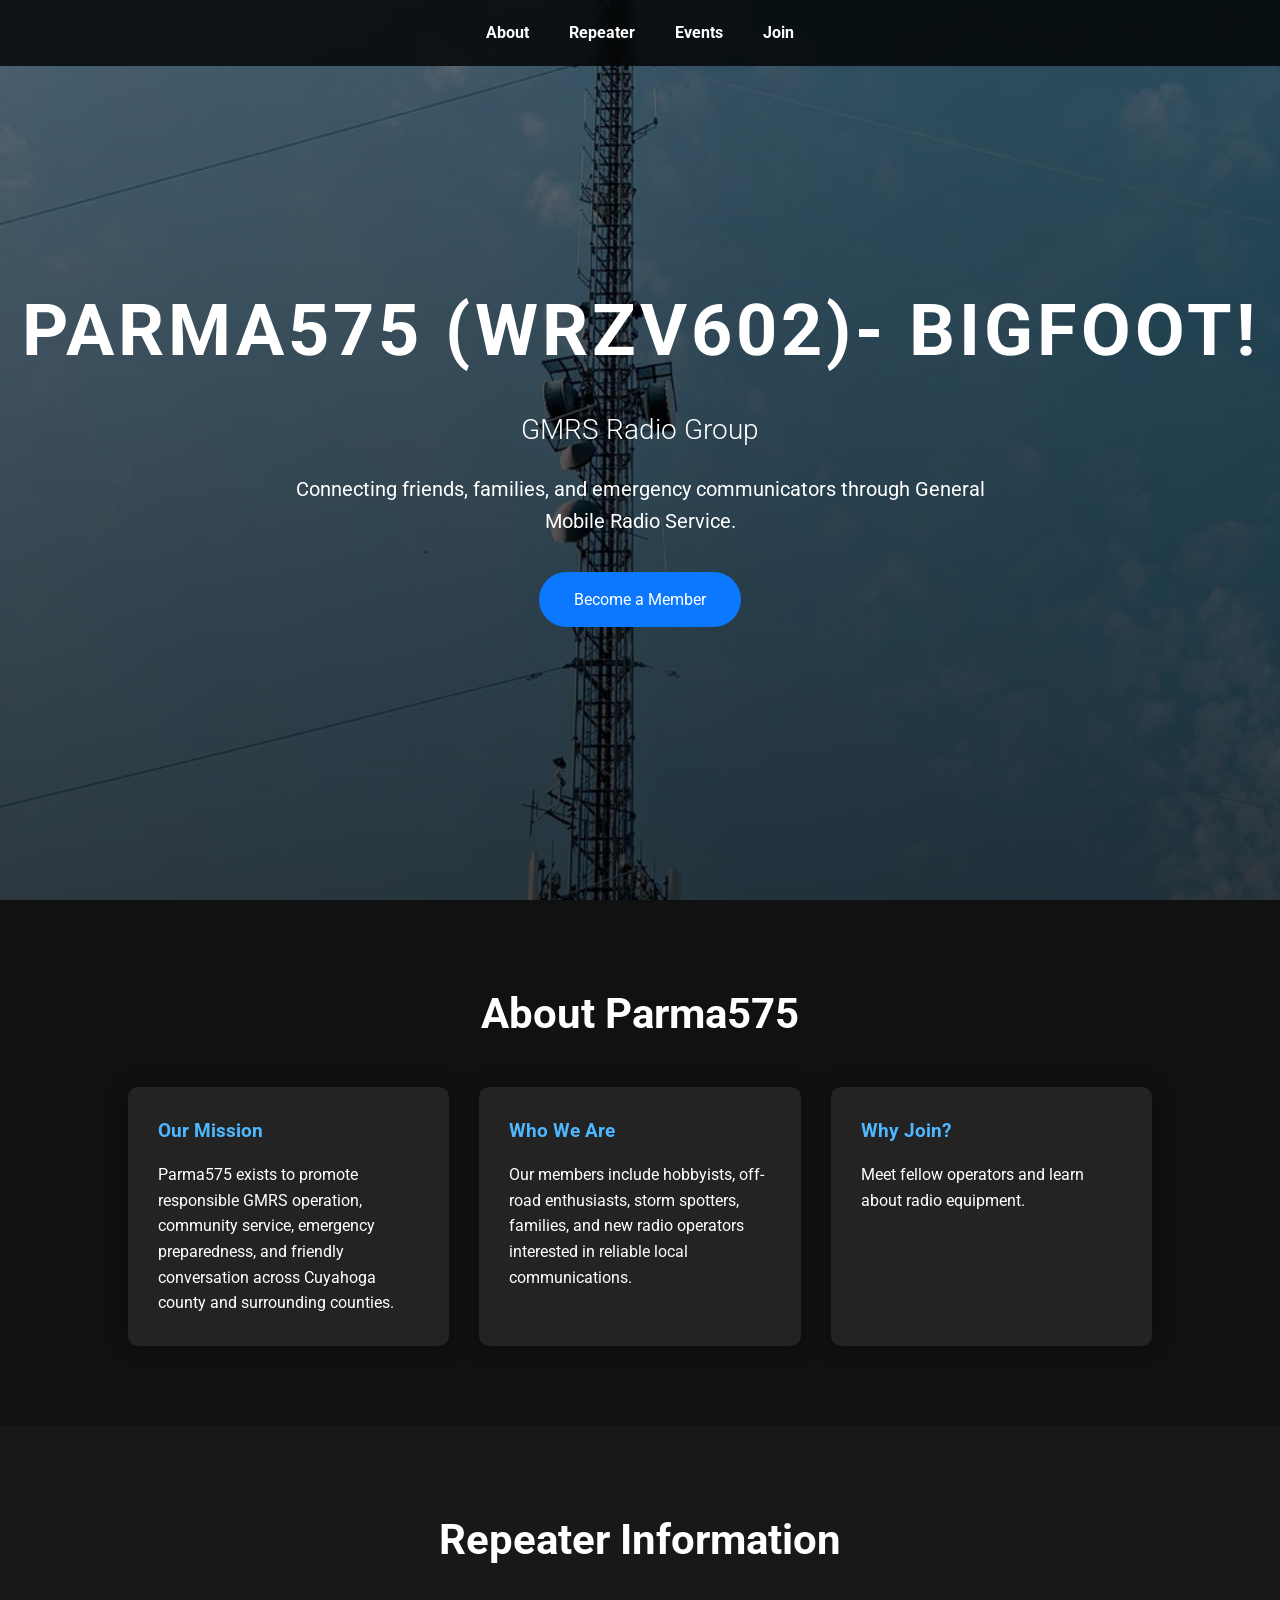
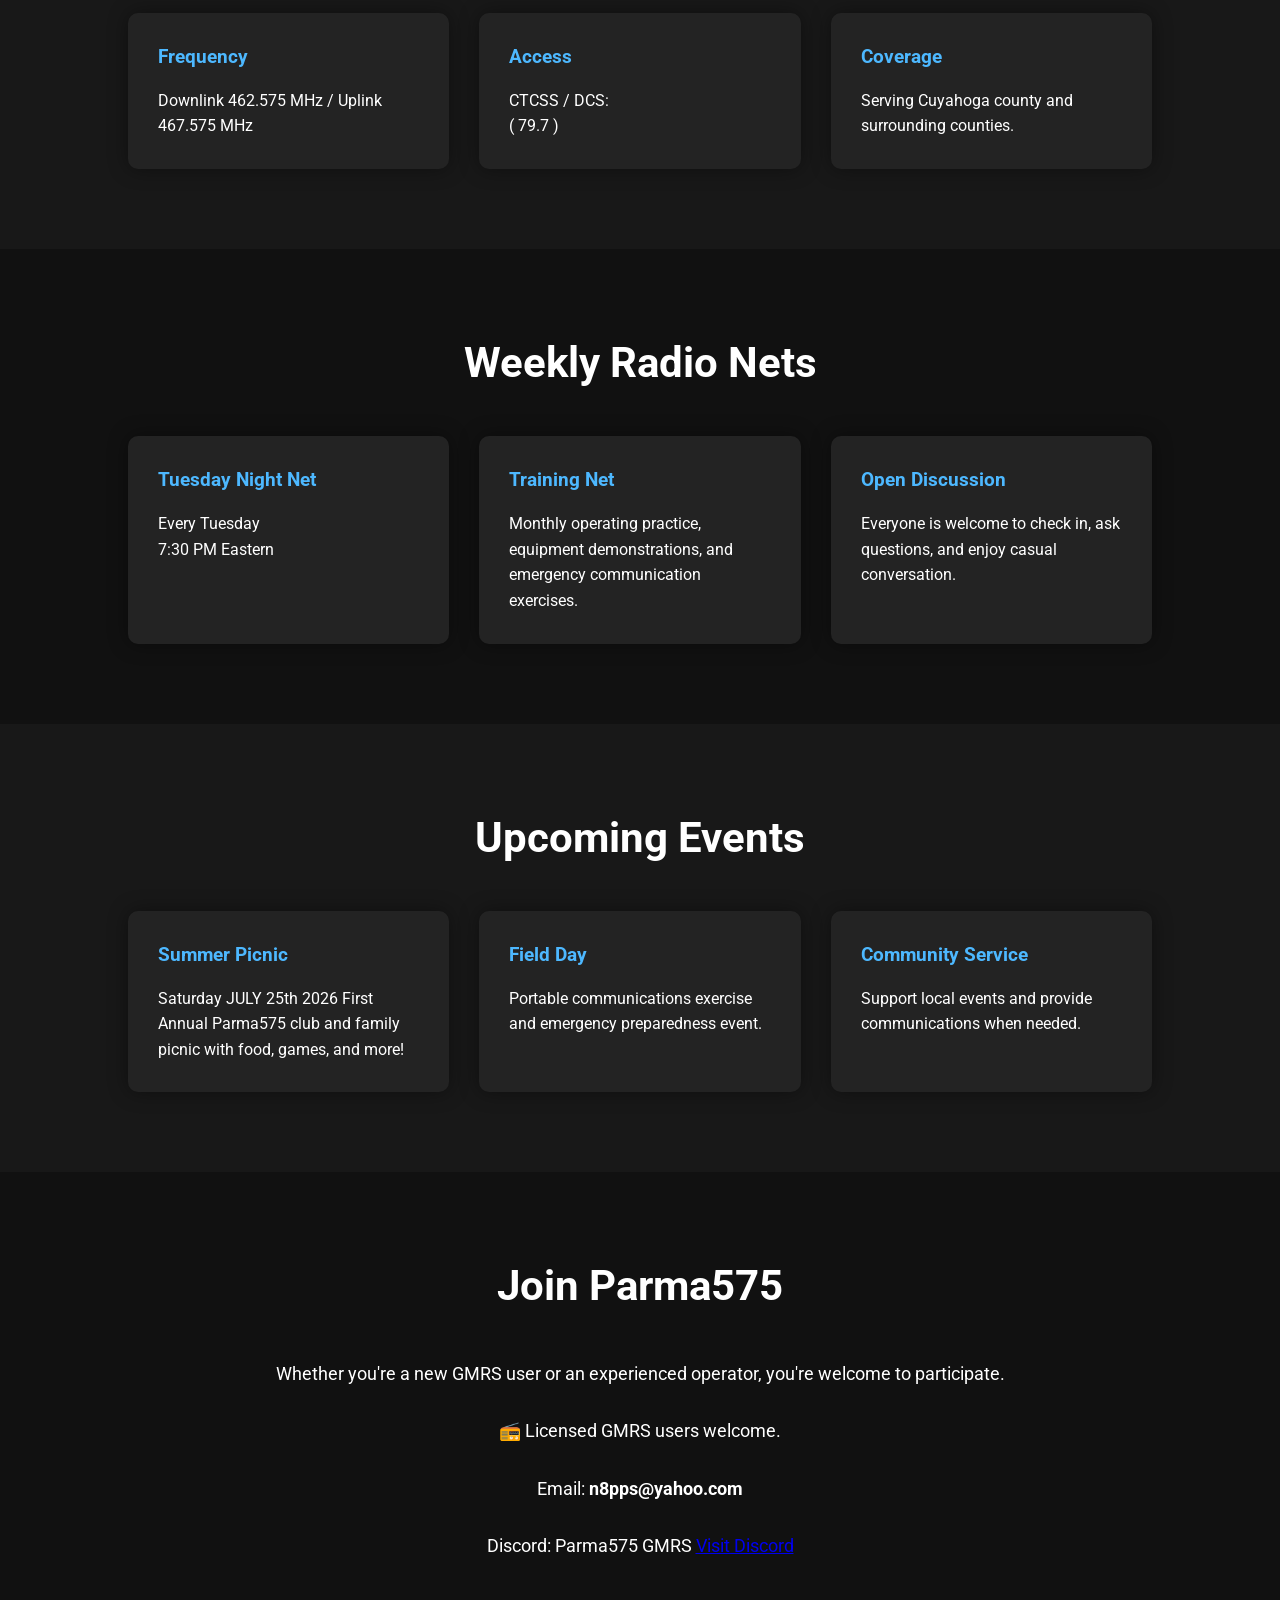
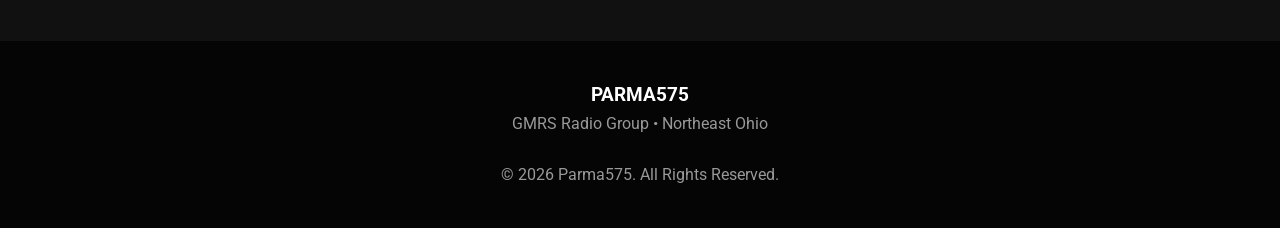
==== index.htm @ 04a065a4 "Update index.htm" ====
<!DOCTYPE html>
<html lang="en">
<head>
<meta charset="UTF-8">
<meta name="viewport" content="width=device-width, initial-scale=1.0">
<title>Parma575 -BIGFOOT (WRZV602) | GMRS Radio Group</title>

<link href="https://fonts.googleapis.com/css2?family=Roboto:wght@300;400;700&display=swap" rel="stylesheet">

<style>

*{
    margin:0;
    padding:0;
    box-sizing:border-box;
}

body{
    font-family:Roboto,sans-serif;
    background:#111;
    color:white;
    line-height:1.6;
}

header{
    height:100vh;
    background:
    linear-gradient(rgba(0,0,0,.55),rgba(0,0,0,.75)),
    url("575 and 050.png");
    background-size:cover;
    background-position:center;
    display:flex;
    align-items:center;
    justify-content:center;
    text-align:center;
}

.hero h1{
    font-size:72px;
    letter-spacing:4px;
}

.hero h2{
    font-weight:300;
    margin:20px 0;
    font-size:28px;
}

.hero p{
    max-width:700px;
    margin:auto;
    font-size:20px;
}

.button{
    display:inline-block;
    margin-top:35px;
    background:#0b78ff;
    color:white;
    padding:15px 35px;
    border-radius:40px;
    text-decoration:none;
    transition:.3s;
}

.button:hover{
    background:#0458bb;
}

nav{
    position:fixed;
    width:100%;
    top:0;
    background:#000c;
    backdrop-filter:blur(6px);
    z-index:1000;
}

nav ul{
    display:flex;
    justify-content:center;
    list-style:none;
}

nav li{
    padding:20px;
}

nav a{
    color:white;
    text-decoration:none;
    font-weight:bold;
}

section{
    padding:80px 10%;
}

section:nth-child(even){
    background:#181818;
}

h2{
    text-align:center;
    margin-bottom:40px;
    font-size:42px;
}

.cards{
    display:grid;
    grid-template-columns:repeat(auto-fit,minmax(280px,1fr));
    gap:30px;
}

.card{
    background:#232323;
    padding:30px;
    border-radius:10px;
    box-shadow:0 0 20px rgba(0,0,0,.4);
}

.card h3{
    color:#4db8ff;
    margin-bottom:15px;
}

footer{
    background:#050505;
    text-align:center;
    padding:40px;
}

footer p{
    color:#999;
}

.contact{
    text-align:center;
    font-size:18px;
}

@media(max-width:768px){

.hero h1{
font-size:48px;
}

.hero h2{
font-size:22px;
}

}

</style>

</head>

<body>

<nav>
<ul>
<li><a href="#about">About</a></li>
<li><a href="#repeater">Repeater</a></li>
<li><a href="#events">Events</a></li>
<li><a href="#join">Join</a></li>
</ul>
</nav>

<header>

<div class="hero">

<h1>PARMA575 (WRZV602)- BIGFOOT!</h1>

<h2>GMRS Radio Group</h2>

<p>
Connecting friends, families, and emergency communicators through
General Mobile Radio Service.
</p>

<a href="#join" class="button">
Become a Member
</a>

</div>

</header>

<section id="about">

<h2>About Parma575</h2>

<div class="cards">

<div class="card">

<h3>Our Mission</h3>

<p>
Parma575 exists to promote responsible GMRS operation,
community service, emergency preparedness, and friendly
conversation across Cuyahoga county and surrounding counties.
</p>

</div>

<div class="card">

<h3>Who We Are</h3>

<p>
Our members include hobbyists, off-road enthusiasts,
storm spotters, families, and new radio operators interested
in reliable local communications.
</p>

</div>

<div class="card">

<h3>Why Join?</h3>

<p>
Meet fellow operators and learn about radio equipment.
</p>

</div>

</div>

</section>

<section id="repeater">

<h2>Repeater Information</h2>

<div class="cards">

<div class="card">

<h3>Frequency</h3>

<p>

Downlink  462.575 MHz / Uplink 467.575 MHz 

</p>

</div>

<div class="card">

<h3>Access</h3>

<p>

CTCSS / DCS:<br>
( 79.7 )

</p>

</div>

<div class="card">

<h3>Coverage</h3>

<p>

Serving Cuyahoga county and surrounding counties.

</p>

</div>

</div>

</section>

<section id="nets">

<h2>Weekly Radio Nets</h2>

<div class="cards">

<div class="card">

<h3>Tuesday Night Net</h3>

<p>

Every Tuesday<br>
7:30 PM Eastern

</p>

</div>

<div class="card">

<h3>Training Net</h3>

<p>

Monthly operating practice,
equipment demonstrations,
and emergency communication exercises.

</p>

</div>

<div class="card">

<h3>Open Discussion</h3>

<p>

Everyone is welcome to check in,
ask questions, and enjoy casual conversation.

</p>

</div>

</div>

</section>

<section id="events">

<h2>Upcoming Events</h2>

<div class="cards">

<div class="card">

<h3>Summer Picnic</h3>

<p>
Saturday JULY 25th 2026 
    
    First Annual Parma575 club and family picnic with food,
games, and more! 
    

    
</p>

</div>

<div class="card">

<h3>Field Day</h3>

<p>
Portable communications exercise
and emergency preparedness event.
</p>

</div>

<div class="card">

<h3>Community Service</h3>

<p>
Support local events and provide
communications when needed.
</p>

</div>

</div>

</section>

<section id="join">

<h2>Join Parma575</h2>

<div class="contact">

<p>
Whether you're a new GMRS user or an experienced operator,
you're welcome to participate.
</p>

<br>

<p>
📻 Licensed GMRS users welcome.
</p>

<br>

<p>

Email:
<strong>n8pps@yahoo.com</strong>

</p>

<br>

<p>

Discord:
Parma575 GMRS 
     <a href="https://discord.gg/WzVGNfTe8">Visit Discord</a>


</p>

</div>

</section>

<footer>

<h3>PARMA575</h3>

<p>
GMRS Radio Group • Northeast Ohio
</p>

<br>

<p>
© 2026 Parma575. All Rights Reserved.
</p>

</footer>

</body>
</html>
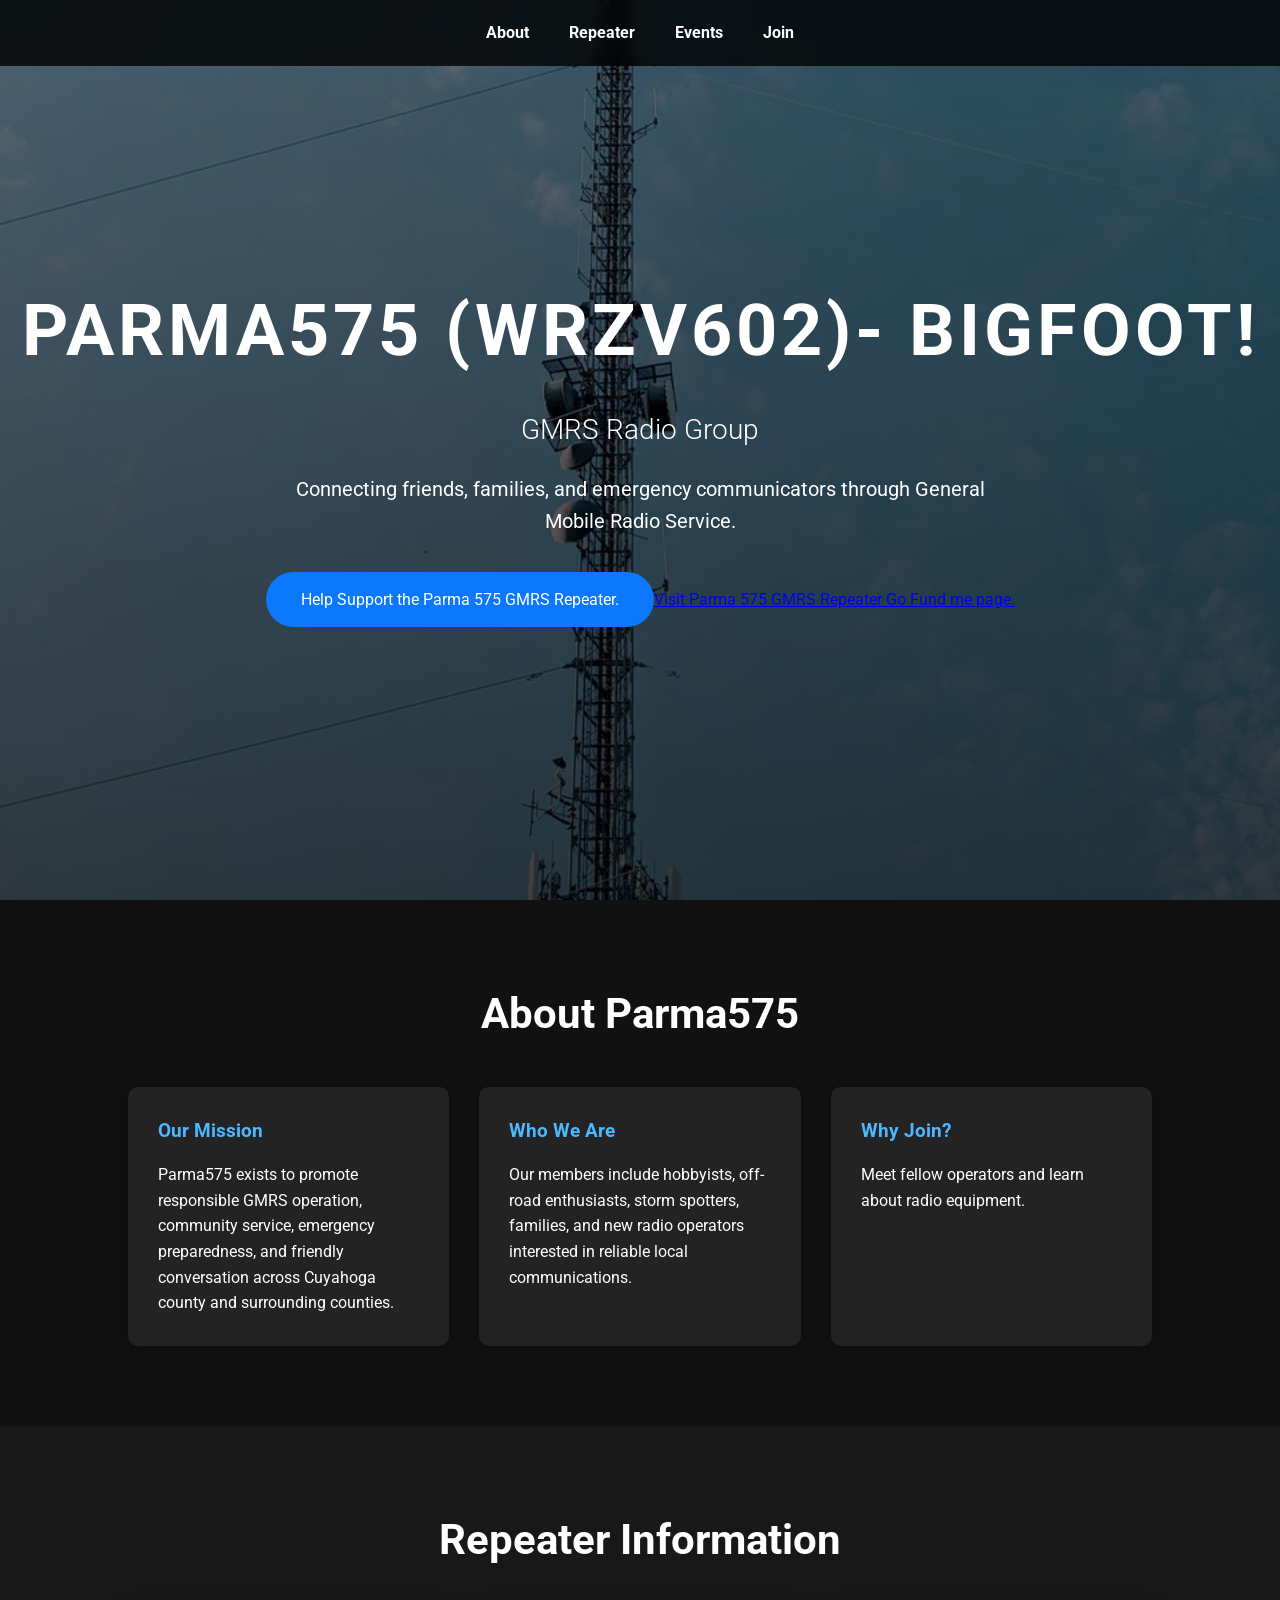
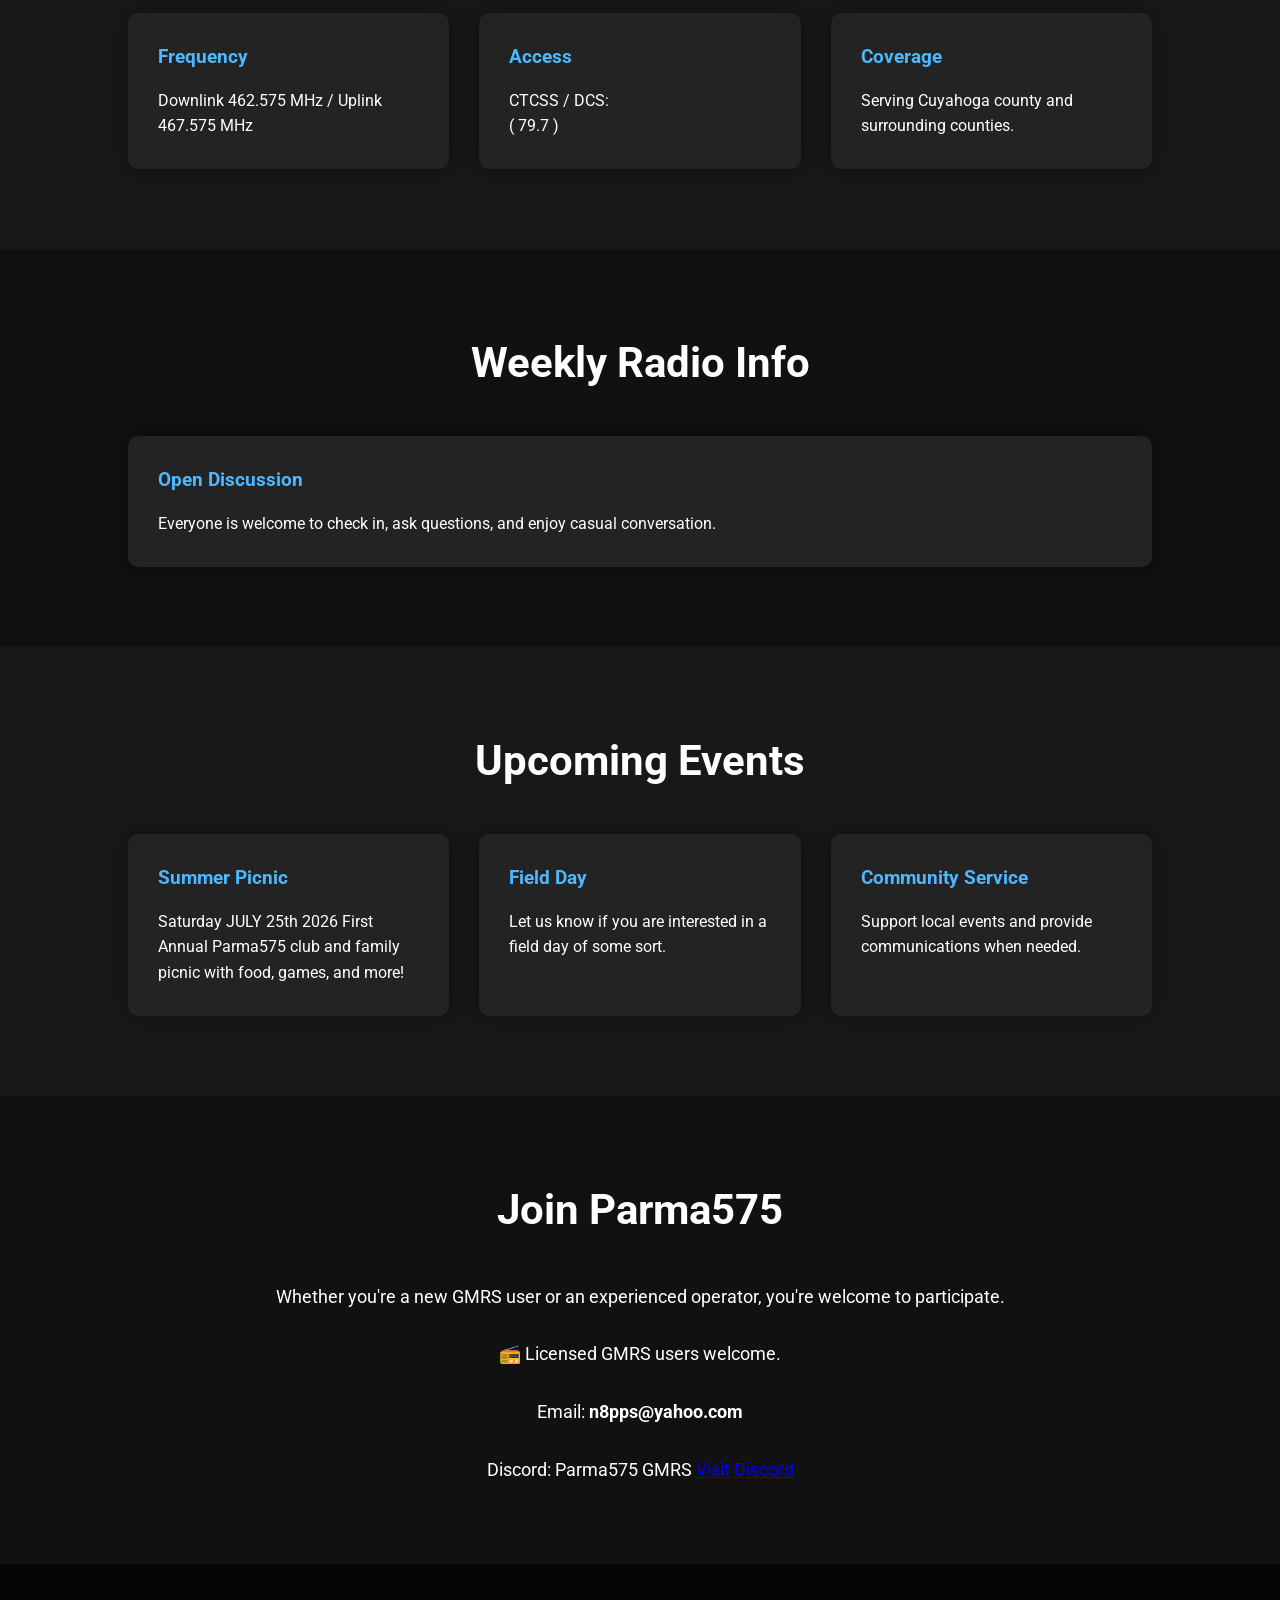
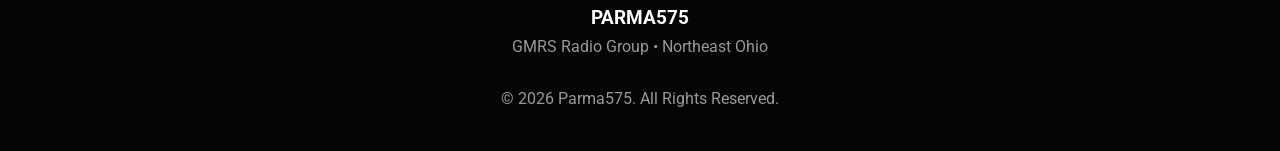
==== commit 6a403dcb: "Update index.htm" ====
--- a/index.htm
+++ b/index.htm
@@ -180,7 +180,9 @@
 </p>
 
 <a href="#join" class="button">
-Become a Member
+Help Support the Parma 575 GMRS Repeater. 
+    <a href="https://www.gofundme.com/f/Parma-575-GMRS-repeater-covering-Northern-Ohio">Visit Parma 575 GMRS Repeater Go Fund me page.
+    
 </a>
 
 </div>
@@ -280,36 +282,8 @@
 
 <section id="nets">
 
-<h2>Weekly Radio Nets</h2>
-
-<div class="cards">
-
-<div class="card">
-
-<h3>Tuesday Night Net</h3>
-
-<p>
-
-Every Tuesday<br>
-7:30 PM Eastern
-
-</p>
-
-</div>
-
-<div class="card">
-
-<h3>Training Net</h3>
-
-<p>
-
-Monthly operating practice,
-equipment demonstrations,
-and emergency communication exercises.
-
-</p>
-
-</div>
+<h2>Weekly Radio Info</h2>
+
 
 <div class="card">
 
@@ -355,8 +329,7 @@
 <h3>Field Day</h3>
 
 <p>
-Portable communications exercise
-and emergency preparedness event.
+Let us know if you are interested in a field day of some sort.
 </p>
 
 </div>
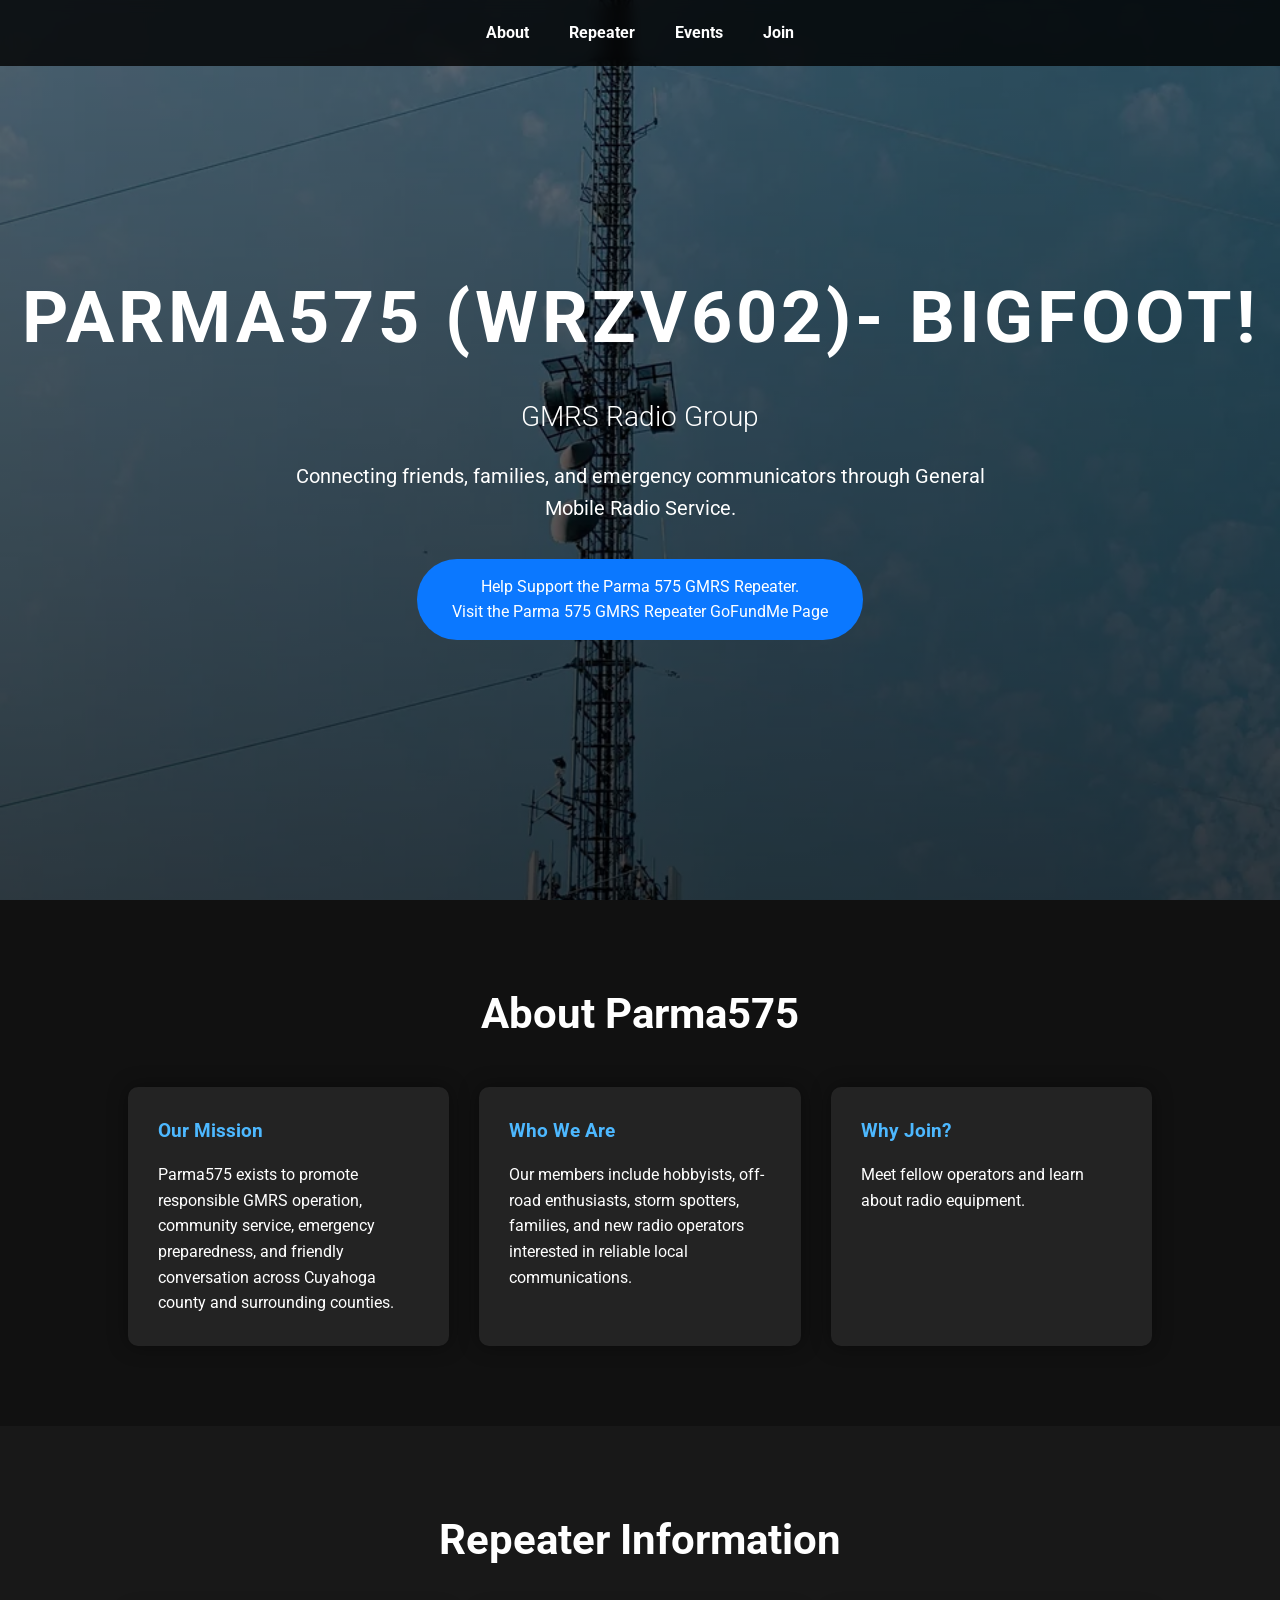
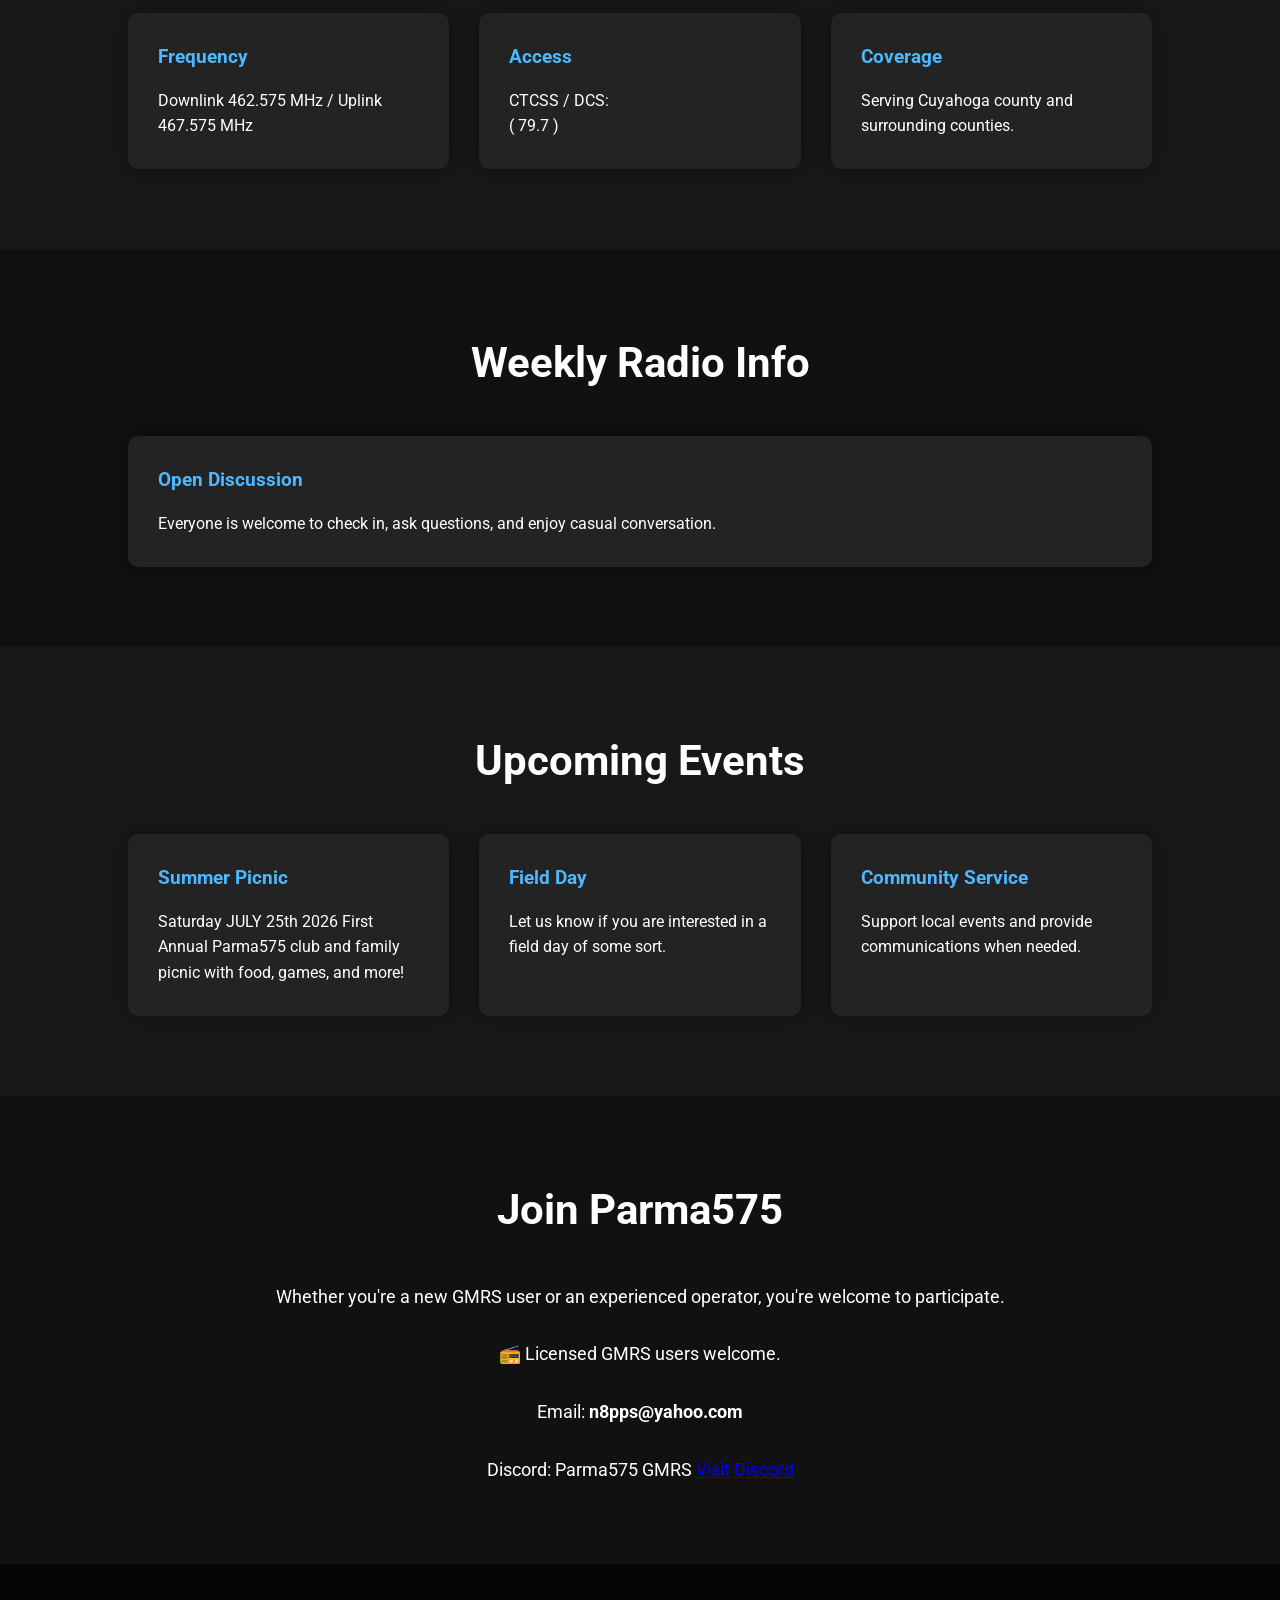
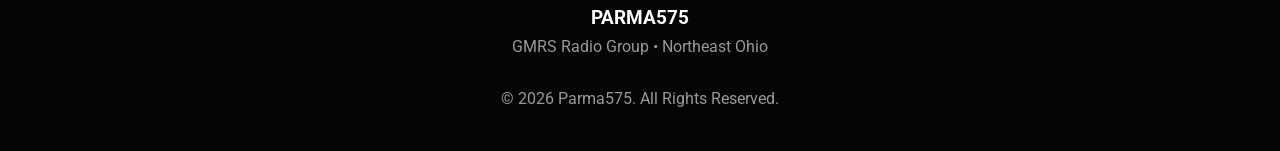
==== commit 0404b8ae: "Update index.htm" ====
--- a/index.htm
+++ b/index.htm
@@ -179,9 +179,14 @@
 General Mobile Radio Service.
 </p>
 
-<a href="#join" class="button">
-Help Support the Parma 575 GMRS Repeater. 
-    <a href="https://www.gofundme.com/f/Parma-575-GMRS-repeater-covering-Northern-Ohio">Visit Parma 575 GMRS Repeater Go Fund me page.
+<a href="https://www.gofundme.com/f/Parma-575-GMRS-repeater-covering-Northern-Ohio"
+   class="button"
+   target="_blank"
+   rel="noopener noreferrer">
+    Help Support the Parma 575 GMRS Repeater.<br>
+    Visit the Parma 575 GMRS Repeater GoFundMe Page
+
+</a>
     
 </a>
 
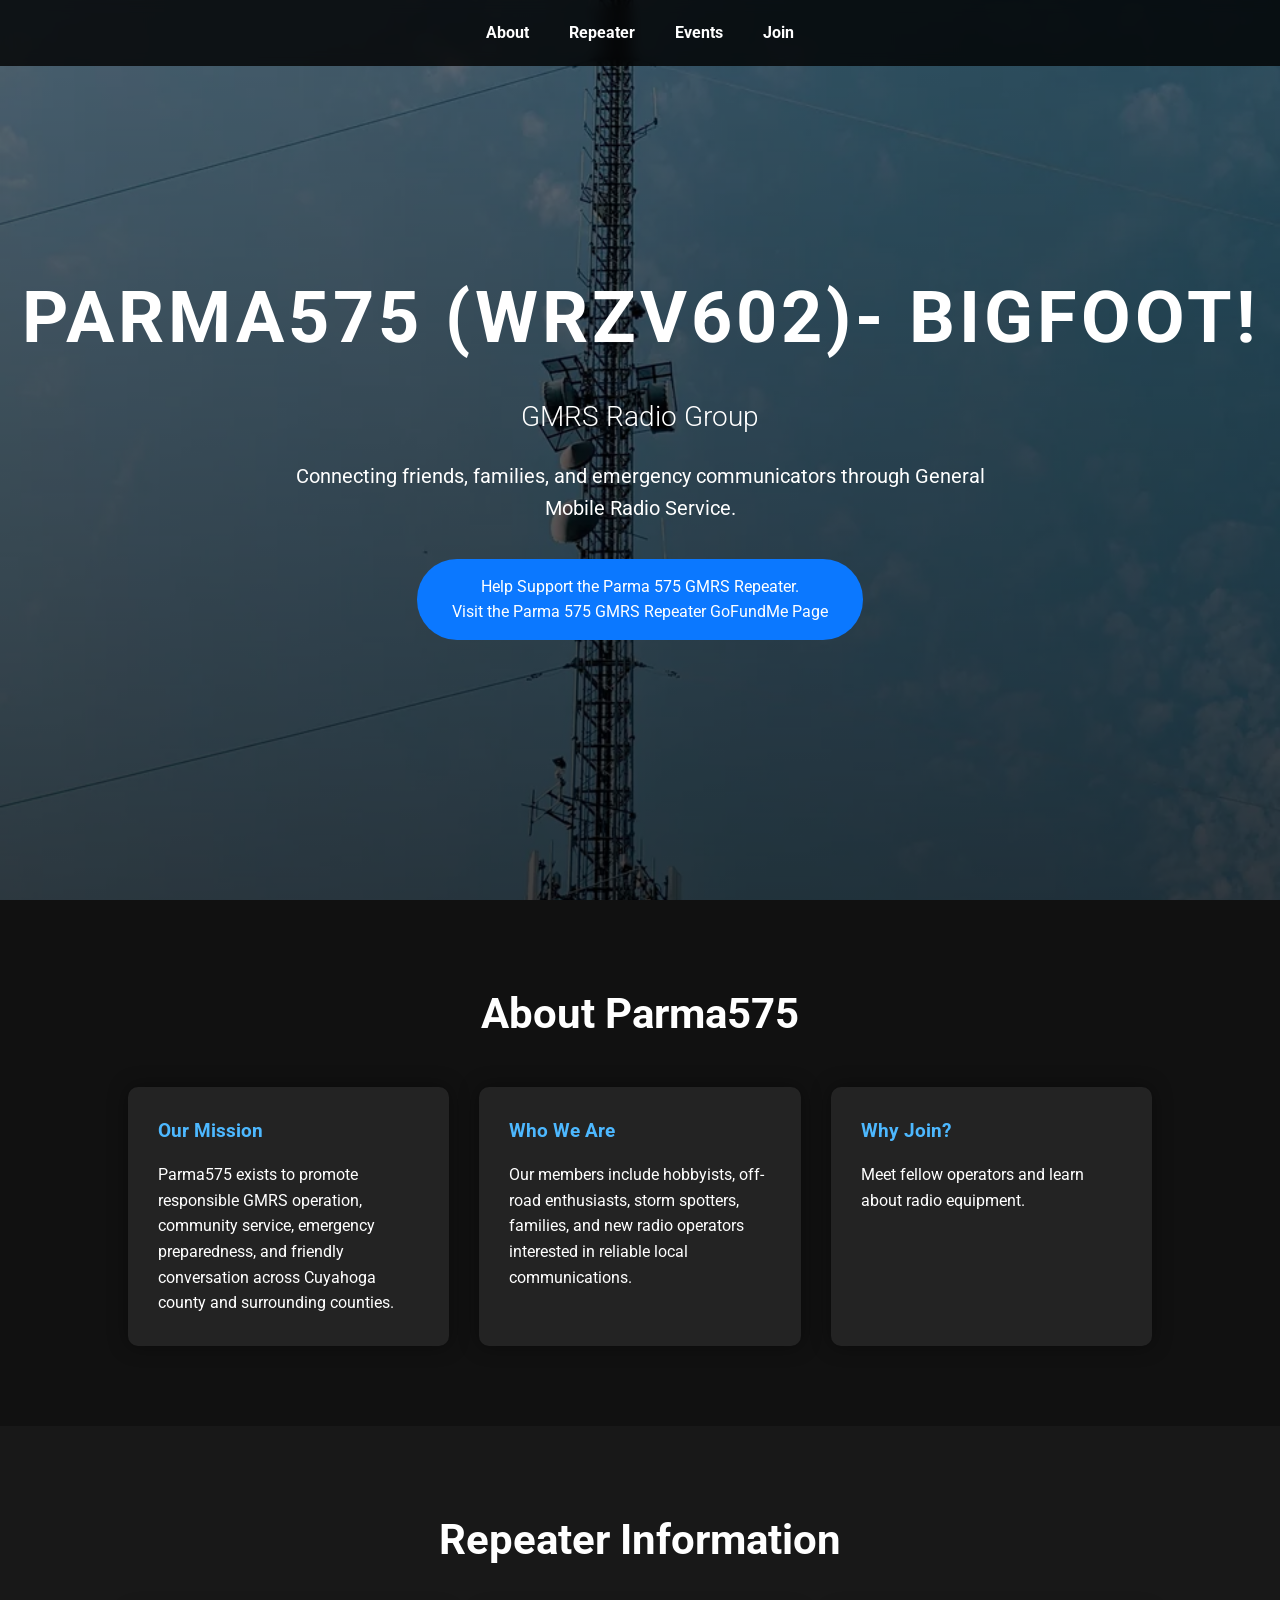
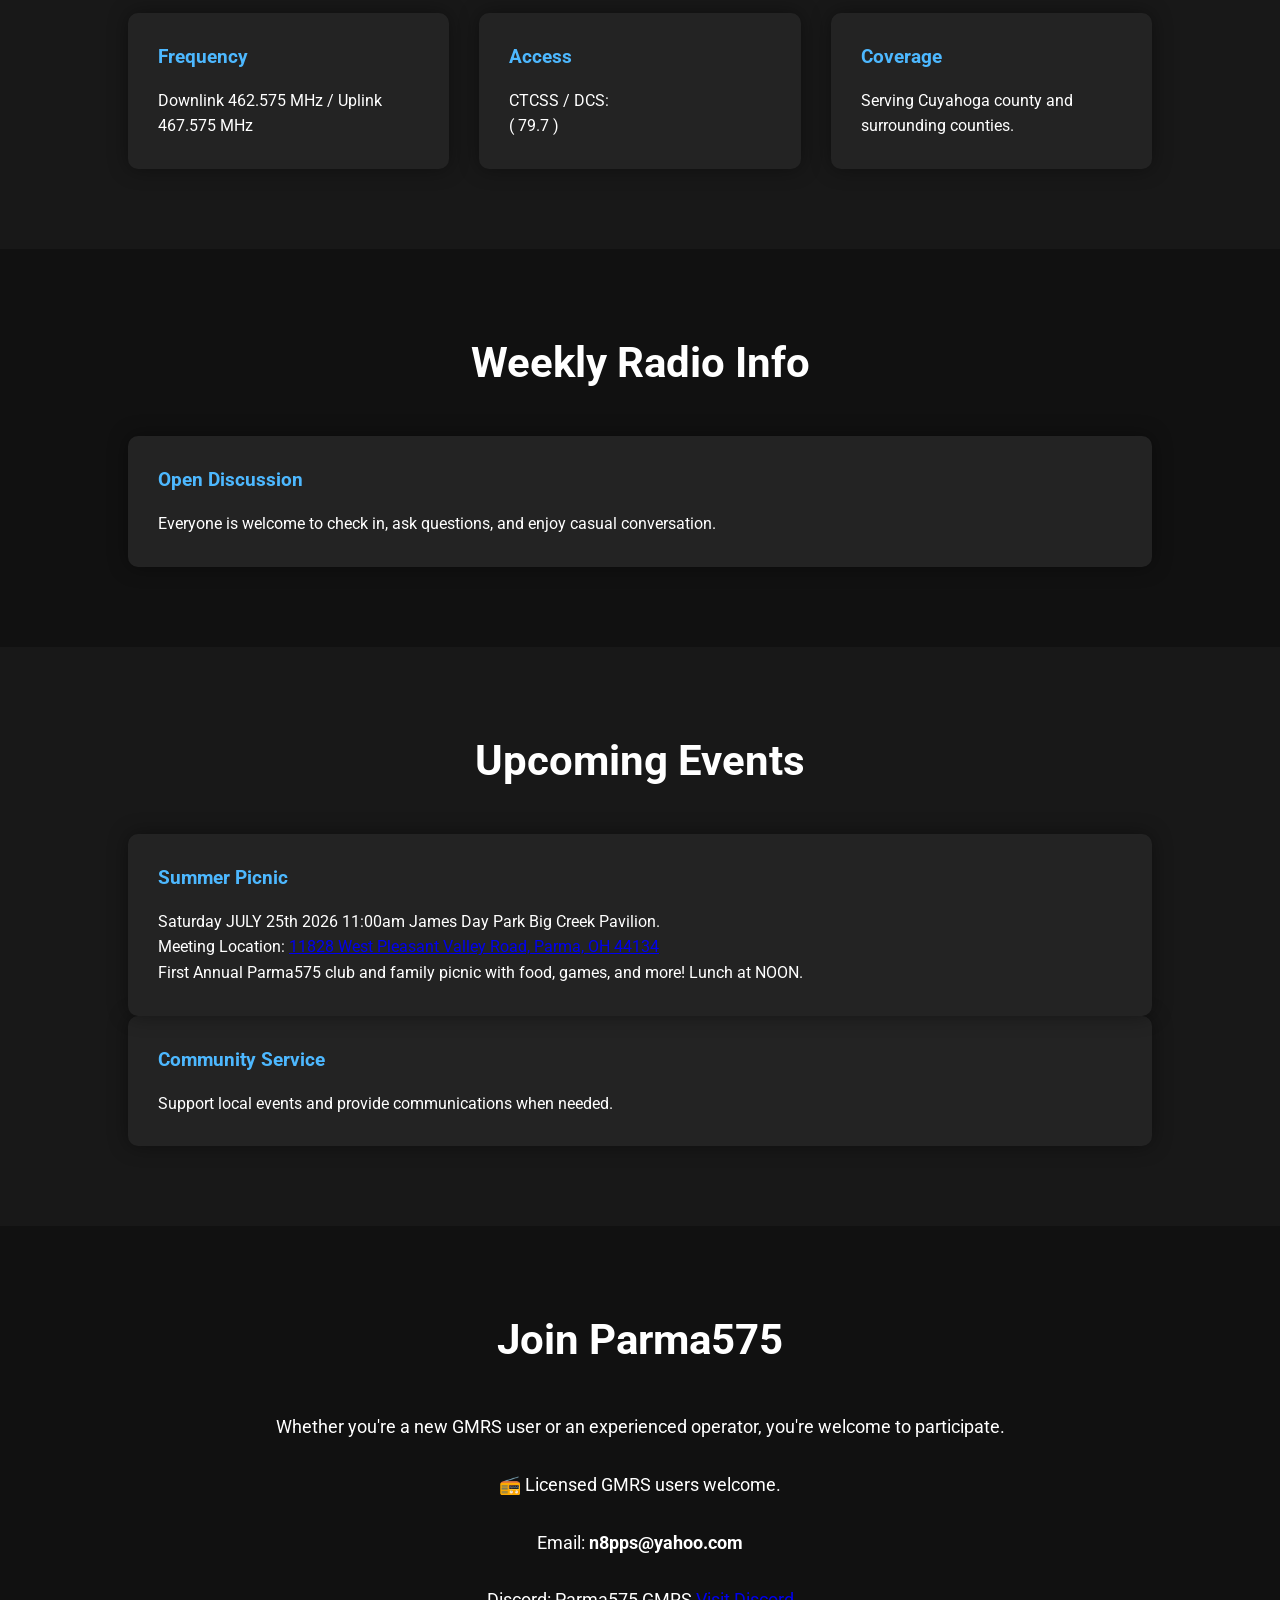
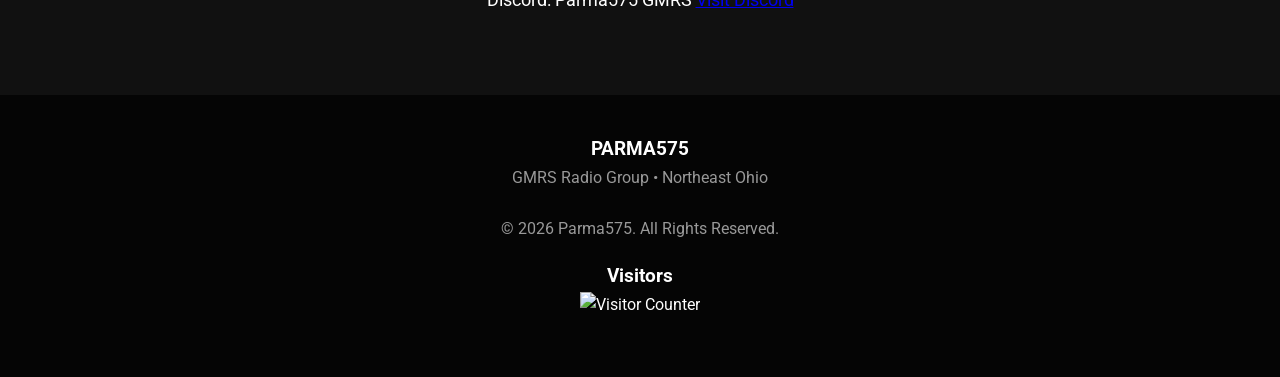
==== commit c4bb5a25: "Update index.htm" ====
--- a/index.htm
+++ b/index.htm
@@ -318,24 +318,27 @@
 <h3>Summer Picnic</h3>
 
 <p>
-Saturday JULY 25th 2026 
+Saturday JULY 25th 2026  11:00am
+    James Day Park Big Creek Pavilion.
+     <p>
+    Meeting Location:
+    <a href="https://www.google.com/maps/search/?api=1&query=11828+West+Pleasant+Valley+Road,+Parma,+OH+44134"
+       target="_blank"
+       rel="noopener noreferrer">
+        11828 West Pleasant Valley Road, Parma, OH 44134
+    </a>
+</p>
     
     First Annual Parma575 club and family picnic with food,
-games, and more! 
-    
-
-    
-</p>
-
-</div>
-
-<div class="card">
-
-<h3>Field Day</h3>
-
-<p>
-Let us know if you are interested in a field day of some sort.
-</p>
+games, and more! Lunch at NOON.
+    
+
+    
+</p>
+
+</div>
+
+
 
 </div>
 
@@ -408,6 +411,13 @@
 <p>
 © 2026 Parma575. All Rights Reserved.
 </p>
+    
+<div style="text-align:center; margin:20px 0;">
+    <h3>Visitors</h3>
+    <img src="https://visitor-badge.laobi.icu/badge?page_id=parma575.home"
+         alt="Visitor Counter">
+</div>
+    
 
 </footer>
 
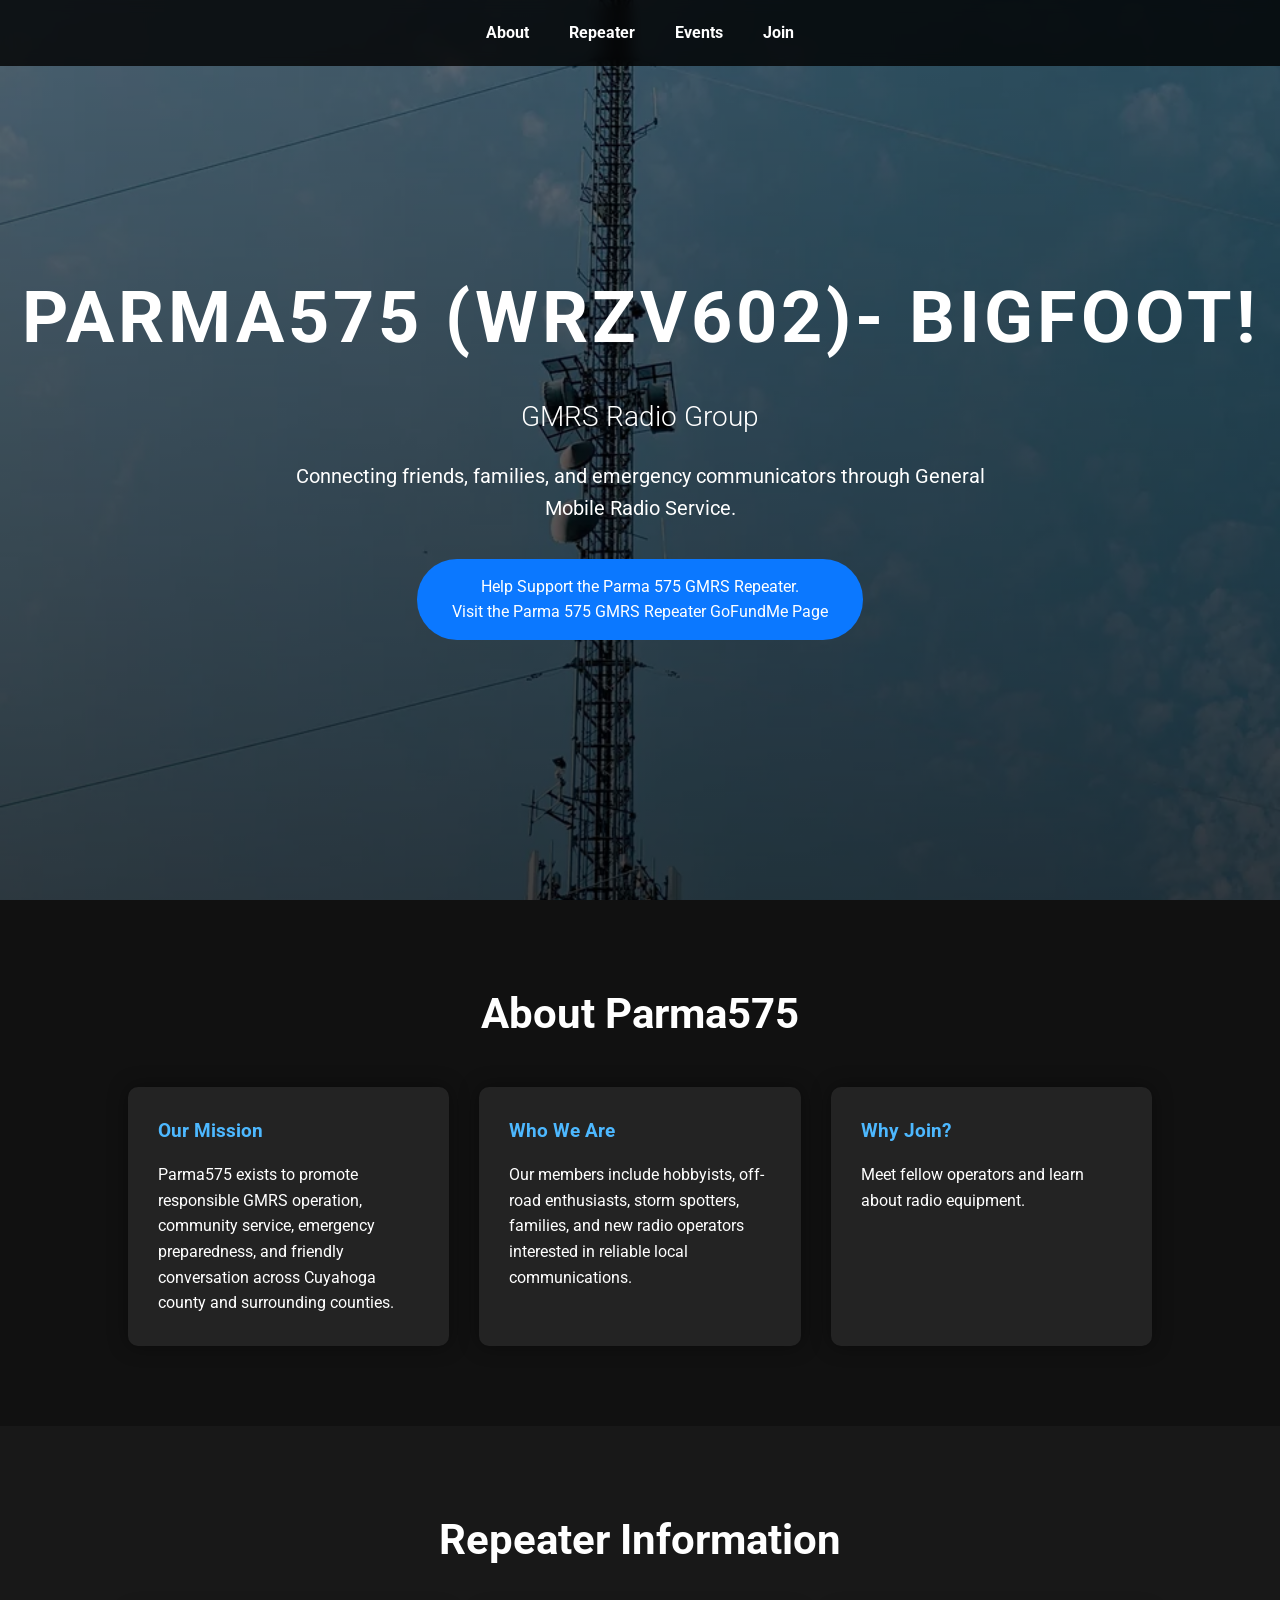
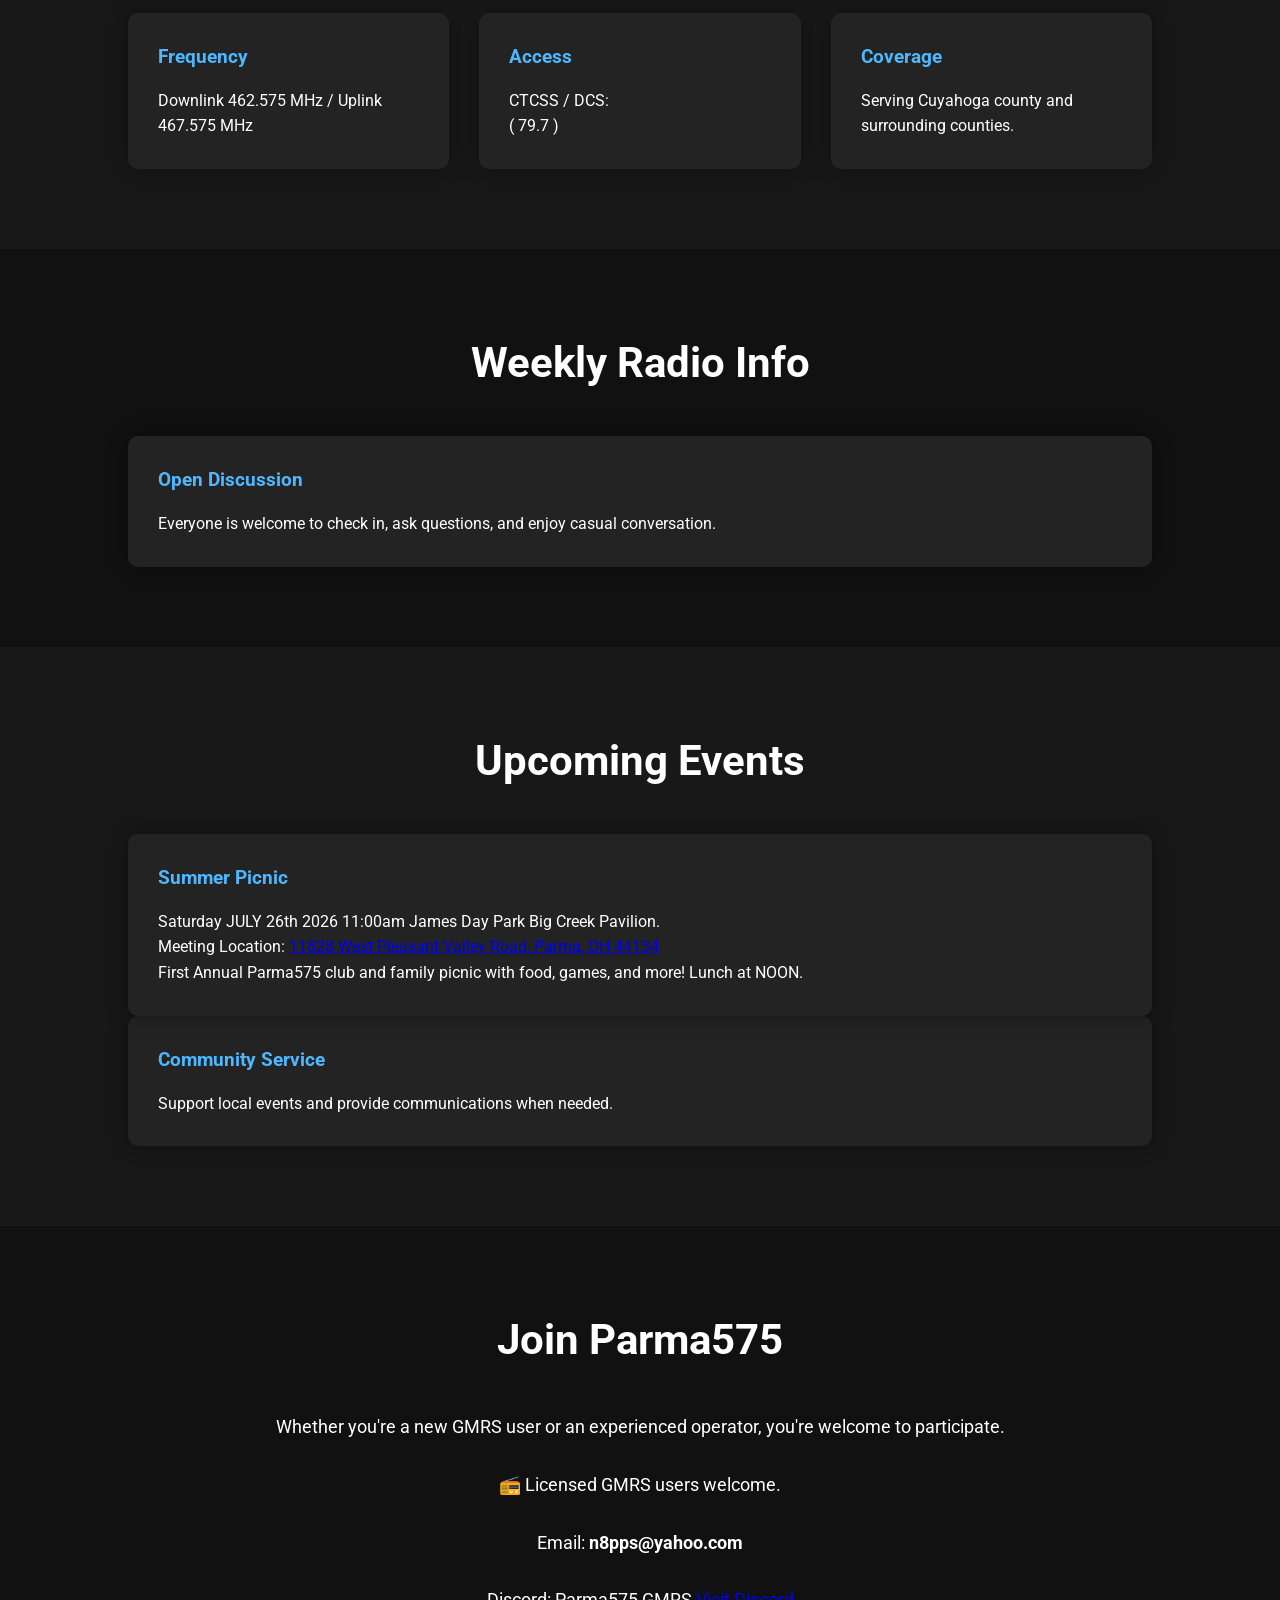
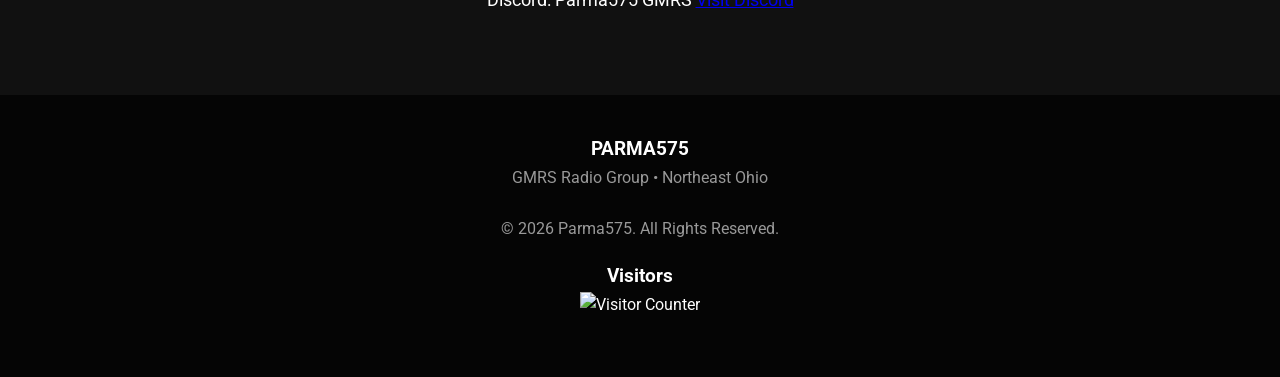
==== commit 15a219af: "Update index.htm" ====
--- a/index.htm
+++ b/index.htm
@@ -318,7 +318,7 @@
 <h3>Summer Picnic</h3>
 
 <p>
-Saturday JULY 25th 2026  11:00am
+Saturday JULY 26th 2026  11:00am
     James Day Park Big Creek Pavilion.
      <p>
     Meeting Location:
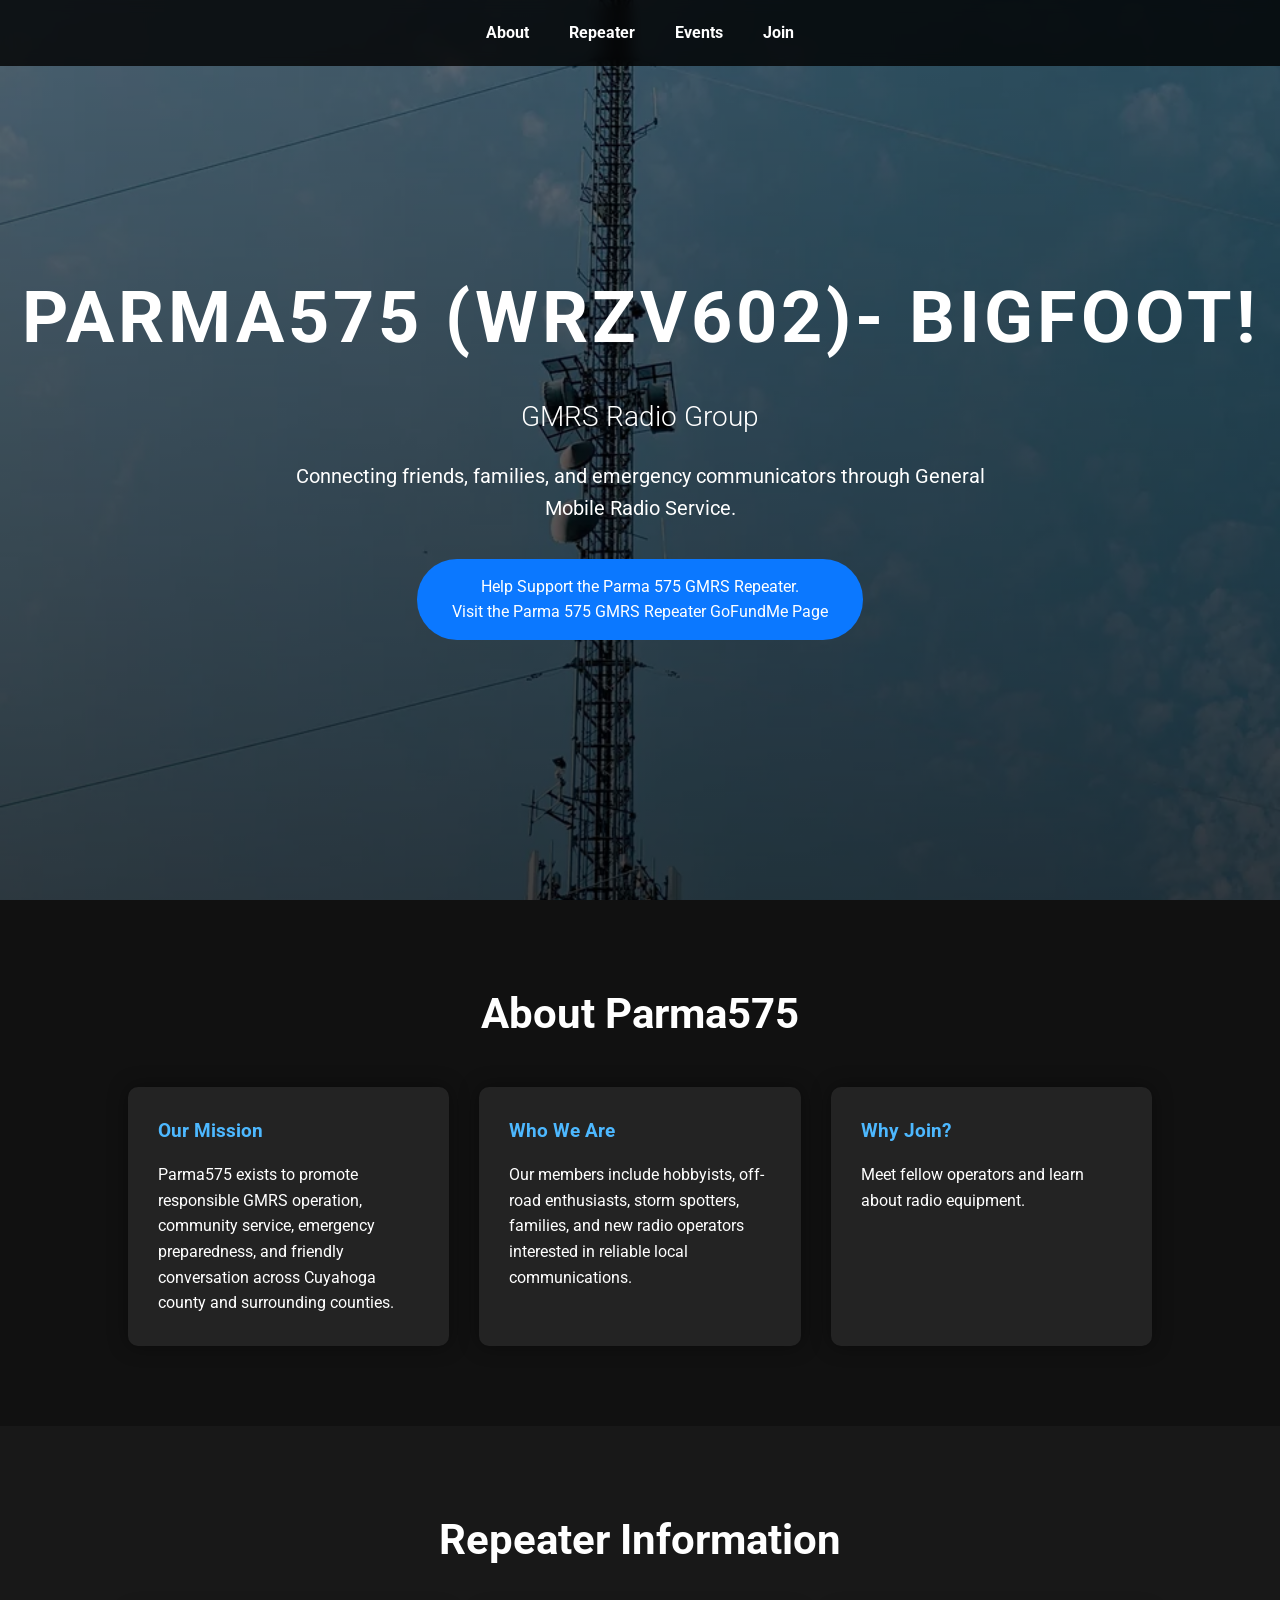
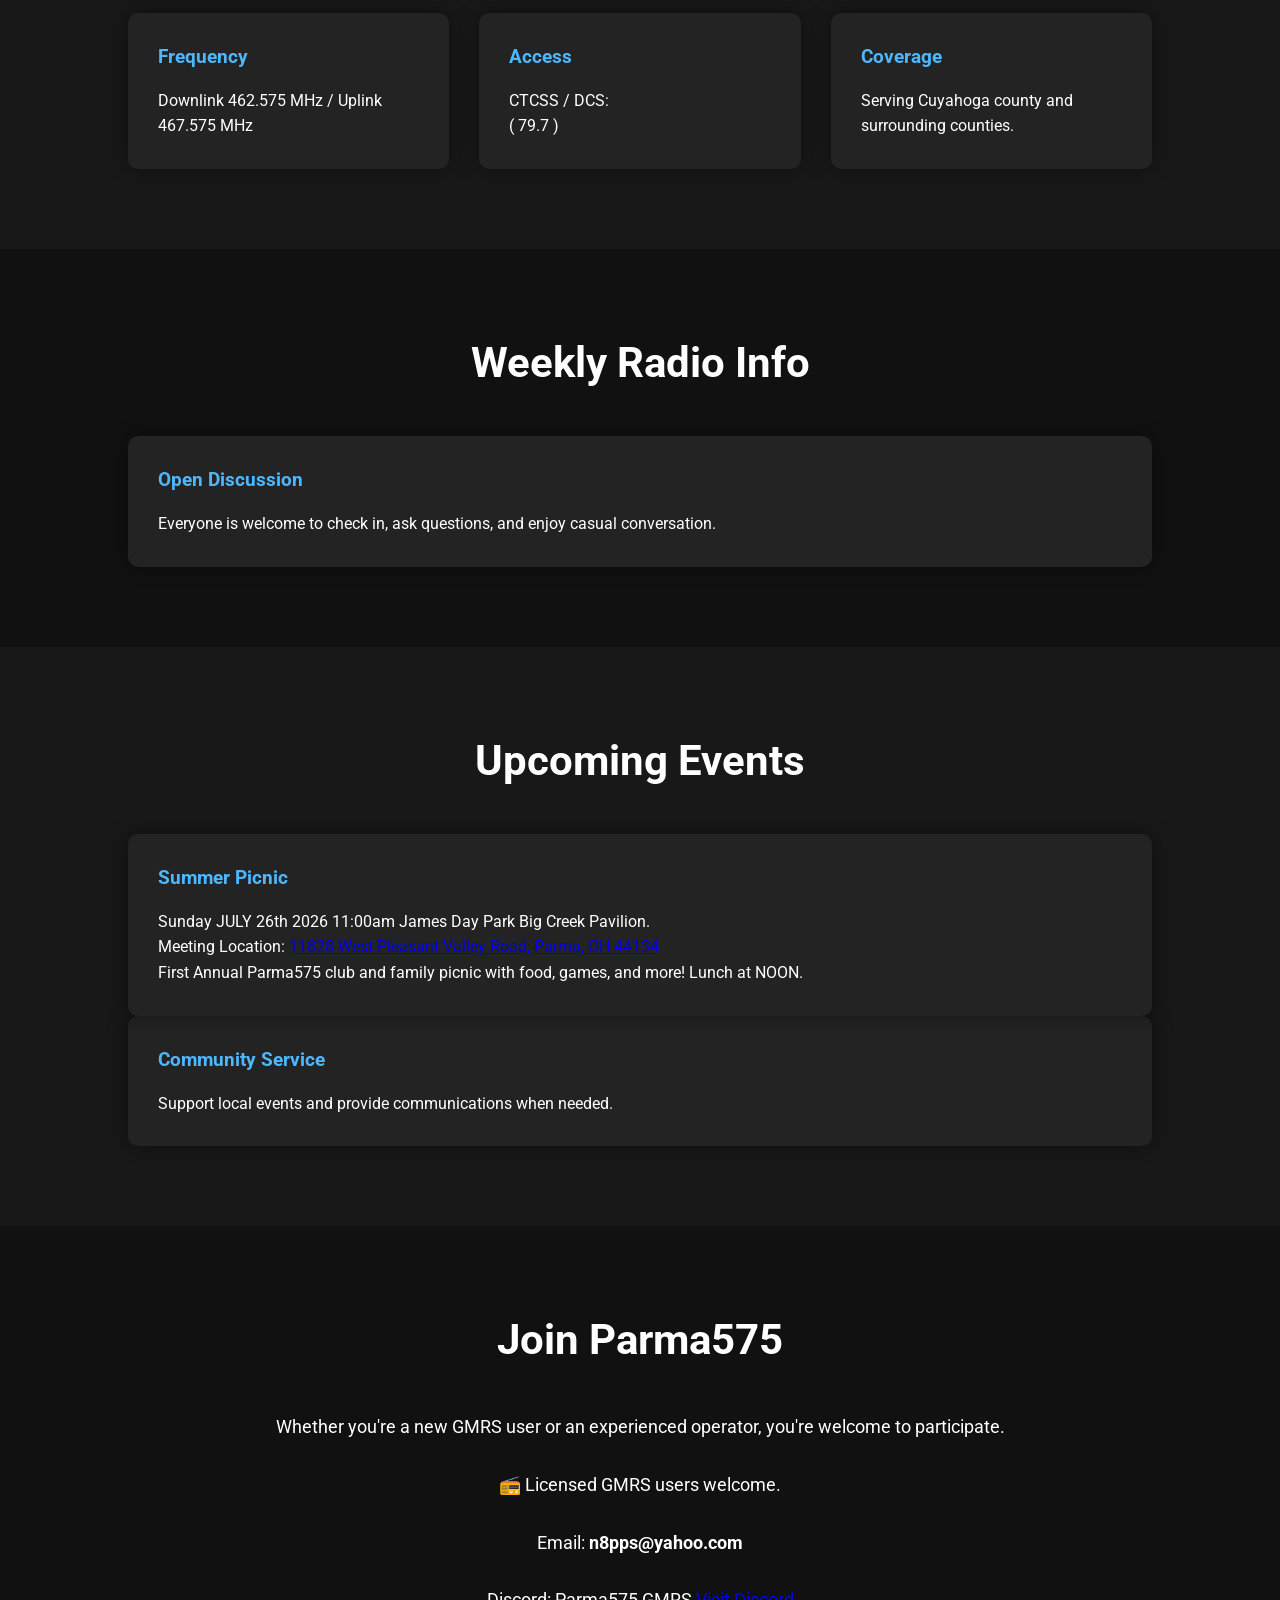
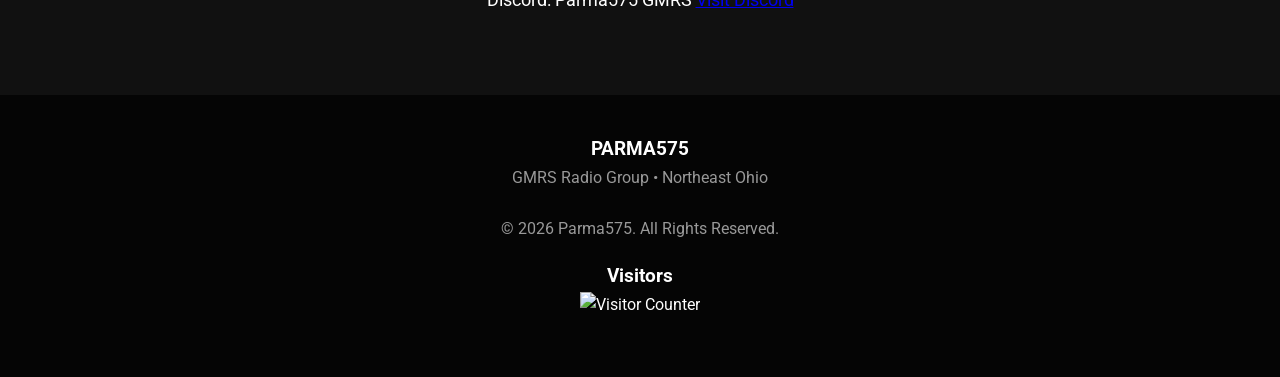
==== commit 5060fc51: "Update index.htm" ====
--- a/index.htm
+++ b/index.htm
@@ -318,7 +318,7 @@
 <h3>Summer Picnic</h3>
 
 <p>
-Saturday JULY 26th 2026  11:00am
+Sunday JULY 26th 2026  11:00am
     James Day Park Big Creek Pavilion.
      <p>
     Meeting Location:
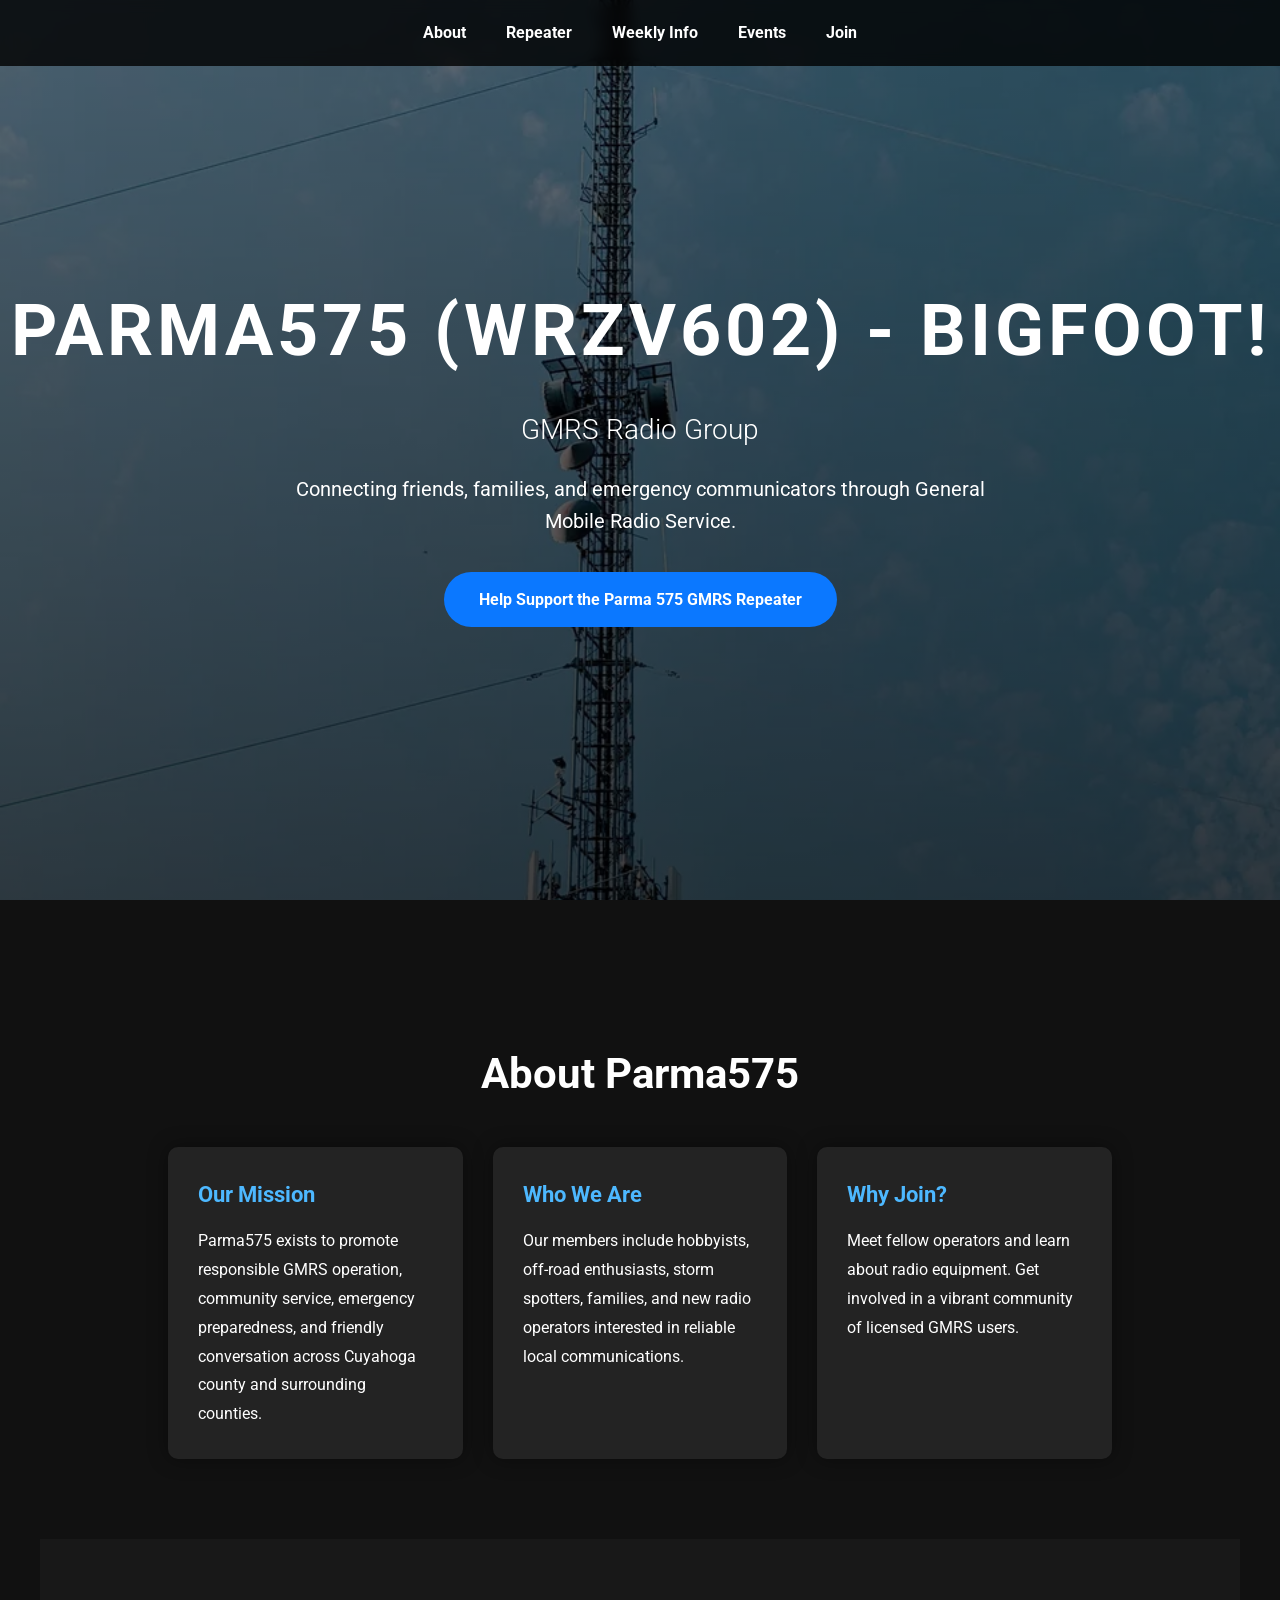
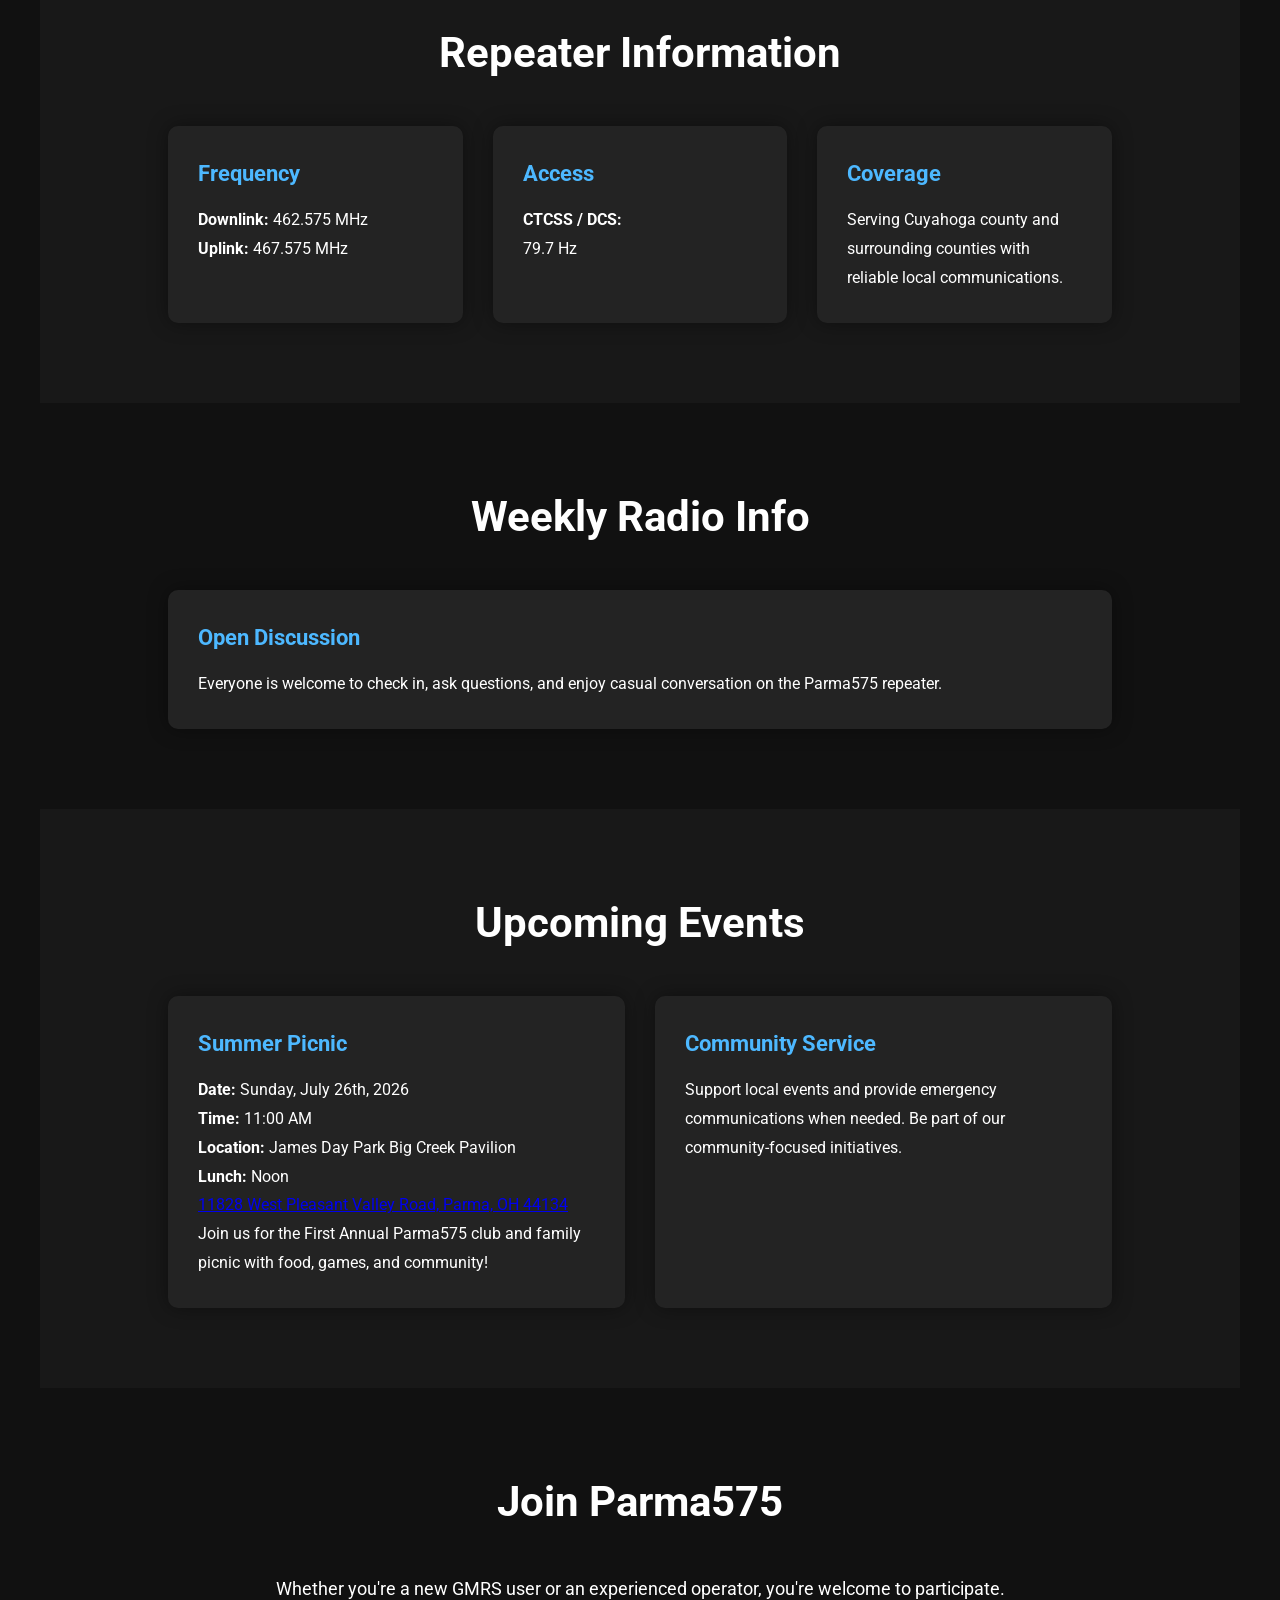
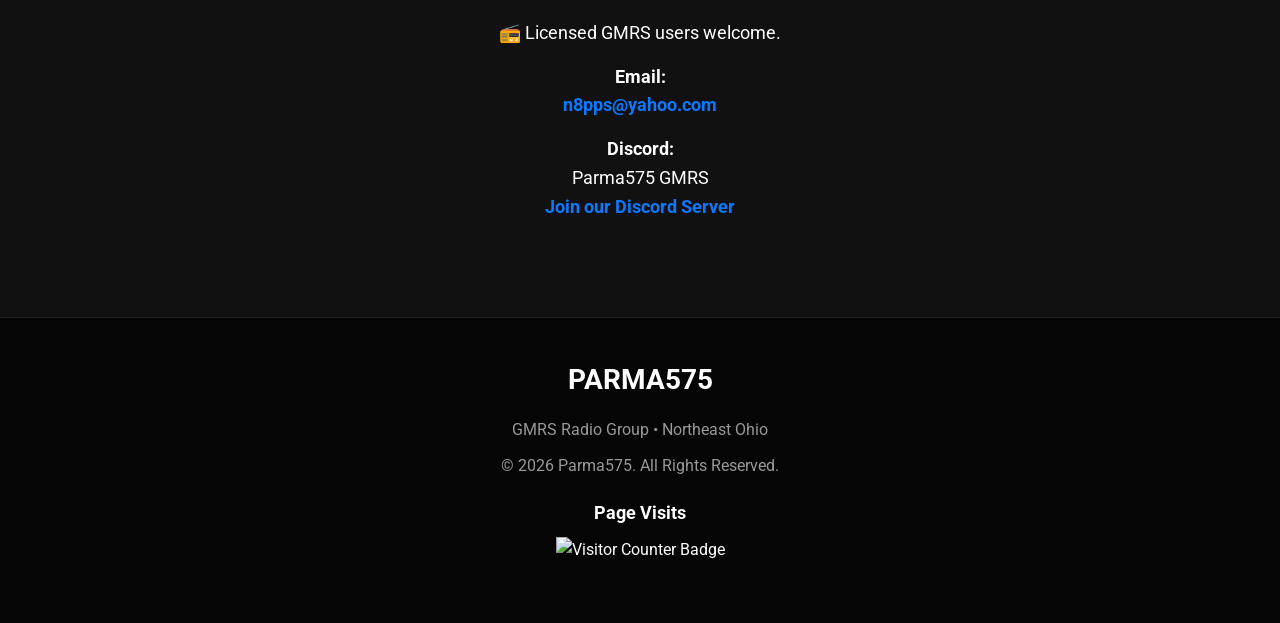
==== commit 65e43ba5: "Fix HTML structure, accessibility, and SEO issues - Fixed duplicate </a> closing tag (line 191) - Wr" ====
--- a/index.htm
+++ b/index.htm
@@ -1,425 +1,486 @@
-<!DOCTYPE html>
-<html lang="en">
-<head>
-<meta charset="UTF-8">
-<meta name="viewport" content="width=device-width, initial-scale=1.0">
-<title>Parma575 -BIGFOOT (WRZV602) | GMRS Radio Group</title>
-
-<link href="https://fonts.googleapis.com/css2?family=Roboto:wght@300;400;700&display=swap" rel="stylesheet">
-
-<style>
-
-*{
-    margin:0;
-    padding:0;
-    box-sizing:border-box;
-}
-
-body{
-    font-family:Roboto,sans-serif;
-    background:#111;
-    color:white;
-    line-height:1.6;
-}
-
-header{
-    height:100vh;
-    background:
-    linear-gradient(rgba(0,0,0,.55),rgba(0,0,0,.75)),
-    url("575 and 050.png");
-    background-size:cover;
-    background-position:center;
-    display:flex;
-    align-items:center;
-    justify-content:center;
-    text-align:center;
-}
-
-.hero h1{
-    font-size:72px;
-    letter-spacing:4px;
-}
-
-.hero h2{
-    font-weight:300;
-    margin:20px 0;
-    font-size:28px;
-}
-
-.hero p{
-    max-width:700px;
-    margin:auto;
-    font-size:20px;
-}
-
-.button{
-    display:inline-block;
-    margin-top:35px;
-    background:#0b78ff;
-    color:white;
-    padding:15px 35px;
-    border-radius:40px;
-    text-decoration:none;
-    transition:.3s;
-}
-
-.button:hover{
-    background:#0458bb;
-}
-
-nav{
-    position:fixed;
-    width:100%;
-    top:0;
-    background:#000c;
-    backdrop-filter:blur(6px);
-    z-index:1000;
-}
-
-nav ul{
-    display:flex;
-    justify-content:center;
-    list-style:none;
-}
-
-nav li{
-    padding:20px;
-}
-
-nav a{
-    color:white;
-    text-decoration:none;
-    font-weight:bold;
-}
-
-section{
-    padding:80px 10%;
-}
-
-section:nth-child(even){
-    background:#181818;
-}
-
-h2{
-    text-align:center;
-    margin-bottom:40px;
-    font-size:42px;
-}
-
-.cards{
-    display:grid;
-    grid-template-columns:repeat(auto-fit,minmax(280px,1fr));
-    gap:30px;
-}
-
-.card{
-    background:#232323;
-    padding:30px;
-    border-radius:10px;
-    box-shadow:0 0 20px rgba(0,0,0,.4);
-}
-
-.card h3{
-    color:#4db8ff;
-    margin-bottom:15px;
-}
-
-footer{
-    background:#050505;
-    text-align:center;
-    padding:40px;
-}
-
-footer p{
-    color:#999;
-}
-
-.contact{
-    text-align:center;
-    font-size:18px;
-}
-
-@media(max-width:768px){
-
-.hero h1{
-font-size:48px;
-}
-
-.hero h2{
-font-size:22px;
-}
-
-}
-
-</style>
-
-</head>
-
-<body>
-
-<nav>
-<ul>
-<li><a href="#about">About</a></li>
-<li><a href="#repeater">Repeater</a></li>
-<li><a href="#events">Events</a></li>
-<li><a href="#join">Join</a></li>
-</ul>
-</nav>
-
-<header>
-
-<div class="hero">
-
-<h1>PARMA575 (WRZV602)- BIGFOOT!</h1>
-
-<h2>GMRS Radio Group</h2>
-
-<p>
-Connecting friends, families, and emergency communicators through
-General Mobile Radio Service.
-</p>
-
-<a href="https://www.gofundme.com/f/Parma-575-GMRS-repeater-covering-Northern-Ohio"
-   class="button"
-   target="_blank"
-   rel="noopener noreferrer">
-    Help Support the Parma 575 GMRS Repeater.<br>
-    Visit the Parma 575 GMRS Repeater GoFundMe Page
-
-</a>
-    
-</a>
-
-</div>
-
-</header>
-
-<section id="about">
-
-<h2>About Parma575</h2>
-
-<div class="cards">
-
-<div class="card">
-
-<h3>Our Mission</h3>
-
-<p>
-Parma575 exists to promote responsible GMRS operation,
-community service, emergency preparedness, and friendly
-conversation across Cuyahoga county and surrounding counties.
-</p>
-
-</div>
-
-<div class="card">
-
-<h3>Who We Are</h3>
-
-<p>
-Our members include hobbyists, off-road enthusiasts,
-storm spotters, families, and new radio operators interested
-in reliable local communications.
-</p>
-
-</div>
-
-<div class="card">
-
-<h3>Why Join?</h3>
-
-<p>
-Meet fellow operators and learn about radio equipment.
-</p>
-
-</div>
-
-</div>
-
-</section>
-
-<section id="repeater">
-
-<h2>Repeater Information</h2>
-
-<div class="cards">
-
-<div class="card">
-
-<h3>Frequency</h3>
-
-<p>
-
-Downlink  462.575 MHz / Uplink 467.575 MHz 
-
-</p>
-
-</div>
-
-<div class="card">
-
-<h3>Access</h3>
-
-<p>
-
-CTCSS / DCS:<br>
-( 79.7 )
-
-</p>
-
-</div>
-
-<div class="card">
-
-<h3>Coverage</h3>
-
-<p>
-
-Serving Cuyahoga county and surrounding counties.
-
-</p>
-
-</div>
-
-</div>
-
-</section>
-
-<section id="nets">
-
-<h2>Weekly Radio Info</h2>
-
-
-<div class="card">
-
-<h3>Open Discussion</h3>
-
-<p>
-
-Everyone is welcome to check in,
-ask questions, and enjoy casual conversation.
-
-</p>
-
-</div>
-
-</div>
-
-</section>
-
-<section id="events">
-
-<h2>Upcoming Events</h2>
-
-<div class="cards">
-
-<div class="card">
-
-<h3>Summer Picnic</h3>
-
-<p>
-Sunday JULY 26th 2026  11:00am
-    James Day Park Big Creek Pavilion.
-     <p>
-    Meeting Location:
-    <a href="https://www.google.com/maps/search/?api=1&query=11828+West+Pleasant+Valley+Road,+Parma,+OH+44134"
-       target="_blank"
-       rel="noopener noreferrer">
-        11828 West Pleasant Valley Road, Parma, OH 44134
-    </a>
-</p>
-    
-    First Annual Parma575 club and family picnic with food,
-games, and more! Lunch at NOON.
-    
-
-    
-</p>
-
-</div>
-
-
-
-</div>
-
-<div class="card">
-
-<h3>Community Service</h3>
-
-<p>
-Support local events and provide
-communications when needed.
-</p>
-
-</div>
-
-</div>
-
-</section>
-
-<section id="join">
-
-<h2>Join Parma575</h2>
-
-<div class="contact">
-
-<p>
-Whether you're a new GMRS user or an experienced operator,
-you're welcome to participate.
-</p>
-
-<br>
-
-<p>
-📻 Licensed GMRS users welcome.
-</p>
-
-<br>
-
-<p>
-
-Email:
-<strong>n8pps@yahoo.com</strong>
-
-</p>
-
-<br>
-
-<p>
-
-Discord:
-Parma575 GMRS 
-     <a href="https://discord.gg/WzVGNfTe8">Visit Discord</a>
-
-
-</p>
-
-</div>
-
-</section>
-
-<footer>
-
-<h3>PARMA575</h3>
-
-<p>
-GMRS Radio Group • Northeast Ohio
-</p>
-
-<br>
-
-<p>
-© 2026 Parma575. All Rights Reserved.
-</p>
-    
-<div style="text-align:center; margin:20px 0;">
-    <h3>Visitors</h3>
-    <img src="https://visitor-badge.laobi.icu/badge?page_id=parma575.home"
-         alt="Visitor Counter">
-</div>
-    
-
-</footer>
-
-</body>
-</html>
+<!DOCTYPE html>
+<html lang="en">
+<head>
+<meta charset="UTF-8">
+<meta name="viewport" content="width=device-width, initial-scale=1.0">
+<meta name="description" content="Parma575 GMRS Radio Group - Connecting friends, families, and emergency communicators in Northern Ohio through reliable local communications.">
+<meta name="og:title" content="Parma575 GMRS Radio Group - BIGFOOT (WRZV602)">
+<meta name="og:description" content="Join the Parma575 GMRS Radio Group. Connect with operators across Cuyahoga county and surrounding areas.">
+<title>Parma575 -BIGFOOT (WRZV602) | GMRS Radio Group</title>
+
+<link href="https://fonts.googleapis.com/css2?family=Roboto:wght@300;400;700&display=swap" rel="stylesheet">
+
+<style>
+
+*{
+    margin:0;
+    padding:0;
+    box-sizing:border-box;
+}
+
+body{
+    font-family:Roboto,sans-serif;
+    background:#111;
+    color:white;
+    line-height:1.6;
+}
+
+header{
+    height:100vh;
+    background:
+    linear-gradient(rgba(0,0,0,.55),rgba(0,0,0,.75)),
+    url("575 and 050.png");
+    background-size:cover;
+    background-position:center;
+    display:flex;
+    align-items:center;
+    justify-content:center;
+    text-align:center;
+}
+
+.hero h1{
+    font-size:72px;
+    letter-spacing:4px;
+}
+
+.hero h2{
+    font-weight:300;
+    margin:20px 0;
+    font-size:28px;
+}
+
+.hero p{
+    max-width:700px;
+    margin:auto;
+    font-size:20px;
+}
+
+.button{
+    display:inline-block;
+    margin-top:35px;
+    background:#0b78ff;
+    color:white;
+    padding:15px 35px;
+    border-radius:40px;
+    text-decoration:none;
+    transition:.3s;
+    font-weight:bold;
+}
+
+.button:hover{
+    background:#0458bb;
+}
+
+.button:focus{
+    outline:3px solid #fff;
+    outline-offset:2px;
+}
+
+nav{
+    position:fixed;
+    width:100%;
+    top:0;
+    background:#000c;
+    backdrop-filter:blur(6px);
+    z-index:1000;
+}
+
+nav ul{
+    display:flex;
+    justify-content:center;
+    list-style:none;
+    flex-wrap:wrap;
+}
+
+nav li{
+    padding:20px;
+}
+
+nav a{
+    color:white;
+    text-decoration:none;
+    font-weight:bold;
+    transition:color .3s;
+}
+
+nav a:hover{
+    color:#0b78ff;
+}
+
+nav a:focus{
+    outline:2px solid #0b78ff;
+}
+
+main{
+    margin-top:60px;
+}
+
+section{
+    padding:80px 10%;
+    max-width:1200px;
+    margin:0 auto;
+}
+
+section:nth-child(even){
+    background:#181818;
+}
+
+h2{
+    text-align:center;
+    margin-bottom:40px;
+    font-size:42px;
+}
+
+.cards{
+    display:grid;
+    grid-template-columns:repeat(auto-fit,minmax(280px,1fr));
+    gap:30px;
+}
+
+.card{
+    background:#232323;
+    padding:30px;
+    border-radius:10px;
+    box-shadow:0 0 20px rgba(0,0,0,.4);
+    transition:transform .3s, box-shadow .3s;
+}
+
+.card:hover{
+    transform:translateY(-5px);
+    box-shadow:0 5px 30px rgba(11,120,255,.3);
+}
+
+.card h3{
+    color:#4db8ff;
+    margin-bottom:15px;
+    font-size:22px;
+}
+
+.card p{
+    line-height:1.8;
+}
+
+footer{
+    background:#050505;
+    text-align:center;
+    padding:40px;
+    border-top:1px solid #222;
+}
+
+footer h3{
+    margin-bottom:15px;
+    font-size:28px;
+}
+
+footer p{
+    color:#999;
+    margin:10px 0;
+}
+
+.contact{
+    text-align:center;
+    font-size:18px;
+}
+
+.contact p{
+    margin:15px 0;
+}
+
+.contact a{
+    color:#0b78ff;
+    text-decoration:none;
+    font-weight:bold;
+    transition:color .3s;
+}
+
+.contact a:hover{
+    text-decoration:underline;
+}
+
+@media(max-width:768px){
+
+    body{
+        margin-top:60px;
+    }
+
+    header{
+        margin-top:0;
+    }
+
+    .hero h1{
+        font-size:48px;
+    }
+
+    .hero h2{
+        font-size:22px;
+    }
+
+    .hero p{
+        font-size:16px;
+    }
+
+    section{
+        padding:60px 5%;
+    }
+
+    h2{
+        font-size:32px;
+    }
+
+    nav li{
+        padding:15px 10px;
+    }
+
+    nav a{
+        font-size:14px;
+    }
+
+}
+
+@media(max-width:480px){
+
+    .hero h1{
+        font-size:36px;
+        letter-spacing:2px;
+    }
+
+    .hero h2{
+        font-size:18px;
+    }
+
+    .button{
+        padding:12px 25px;
+        font-size:14px;
+    }
+
+    section{
+        padding:40px 15px;
+    }
+
+}
+
+</style>
+
+</head>
+
+<body>
+
+<nav>
+<ul>
+<li><a href="#about">About</a></li>
+<li><a href="#repeater">Repeater</a></li>
+<li><a href="#nets">Weekly Info</a></li>
+<li><a href="#events">Events</a></li>
+<li><a href="#join">Join</a></li>
+</ul>
+</nav>
+
+<header>
+<div class="hero">
+
+<h1>PARMA575 (WRZV602) - BIGFOOT!</h1>
+
+<h2>GMRS Radio Group</h2>
+
+<p>
+Connecting friends, families, and emergency communicators through
+General Mobile Radio Service.
+</p>
+
+<a href="https://www.gofundme.com/f/Parma-575-GMRS-repeater-covering-Northern-Ohio"
+   class="button"
+   target="_blank"
+   rel="noopener noreferrer">
+    Help Support the Parma 575 GMRS Repeater
+</a>
+
+</div>
+</header>
+
+<main>
+
+<section id="about">
+
+<h2>About Parma575</h2>
+
+<div class="cards">
+
+<div class="card">
+<h3>Our Mission</h3>
+<p>
+Parma575 exists to promote responsible GMRS operation,
+community service, emergency preparedness, and friendly
+conversation across Cuyahoga county and surrounding counties.
+</p>
+</div>
+
+<div class="card">
+<h3>Who We Are</h3>
+<p>
+Our members include hobbyists, off-road enthusiasts,
+storm spotters, families, and new radio operators interested
+in reliable local communications.
+</p>
+</div>
+
+<div class="card">
+<h3>Why Join?</h3>
+<p>
+Meet fellow operators and learn about radio equipment.
+Get involved in a vibrant community of licensed GMRS users.
+</p>
+</div>
+
+</div>
+
+</section>
+
+<section id="repeater">
+
+<h2>Repeater Information</h2>
+
+<div class="cards">
+
+<div class="card">
+<h3>Frequency</h3>
+<p>
+<strong>Downlink:</strong> 462.575 MHz<br>
+<strong>Uplink:</strong> 467.575 MHz
+</p>
+</div>
+
+<div class="card">
+<h3>Access</h3>
+<p>
+<strong>CTCSS / DCS:</strong><br>
+79.7 Hz
+</p>
+</div>
+
+<div class="card">
+<h3>Coverage</h3>
+<p>
+Serving Cuyahoga county and surrounding counties
+with reliable local communications.
+</p>
+</div>
+
+</div>
+
+</section>
+
+<section id="nets">
+
+<h2>Weekly Radio Info</h2>
+
+<div class="cards">
+
+<div class="card">
+<h3>Open Discussion</h3>
+<p>
+Everyone is welcome to check in,
+ask questions, and enjoy casual conversation
+on the Parma575 repeater.
+</p>
+</div>
+
+</div>
+
+</section>
+
+<section id="events">
+
+<h2>Upcoming Events</h2>
+
+<div class="cards">
+
+<div class="card">
+<h3>Summer Picnic</h3>
+<p>
+<strong>Date:</strong> Sunday, July 26th, 2026<br>
+<strong>Time:</strong> 11:00 AM<br>
+<strong>Location:</strong> James Day Park Big Creek Pavilion<br>
+<strong>Lunch:</strong> Noon
+</p>
+<p>
+<a href="https://maps.app.goo.gl/WJRL9RvJQPWcGa736"
+   target="_blank"
+   rel="noopener noreferrer">
+   11828 West Pleasant Valley Road, Parma, OH 44134
+</a>
+</p>
+<p>
+Join us for the First Annual Parma575 club and family picnic
+with food, games, and community!
+</p>
+</div>
+
+<div class="card">
+<h3>Community Service</h3>
+<p>
+Support local events and provide
+emergency communications when needed.
+Be part of our community-focused initiatives.
+</p>
+</div>
+
+</div>
+
+</section>
+
+<section id="join">
+
+<h2>Join Parma575</h2>
+
+<div class="contact">
+
+<p>
+Whether you're a new GMRS user or an experienced operator,
+you're welcome to participate.
+</p>
+
+<p>
+📻 Licensed GMRS users welcome.
+</p>
+
+<p>
+<strong>Email:</strong><br>
+<a href="mailto:n8pps@yahoo.com">n8pps@yahoo.com</a>
+</p>
+
+<p>
+<strong>Discord:</strong><br>
+Parma575 GMRS<br>
+<a href="https://discord.gg/WzVGNfTe8" target="_blank" rel="noopener noreferrer">
+   Join our Discord Server
+</a>
+</p>
+
+</div>
+
+</section>
+
+</main>
+
+<footer>
+
+<h3>PARMA575</h3>
+
+<p>
+GMRS Radio Group • Northeast Ohio
+</p>
+
+<p>
+© 2026 Parma575. All Rights Reserved.
+</p>
+
+<div style="text-align:center; margin:20px 0;">
+    <h3 style="font-size:18px; margin-bottom:10px;">Page Visits</h3>
+    <img src="https://visitor-badge.laobi.icu/badge?page_id=parma575.home"
+         alt="Visitor Counter Badge">
+</div>
+
+</footer>
+
+</body>
+</html>
